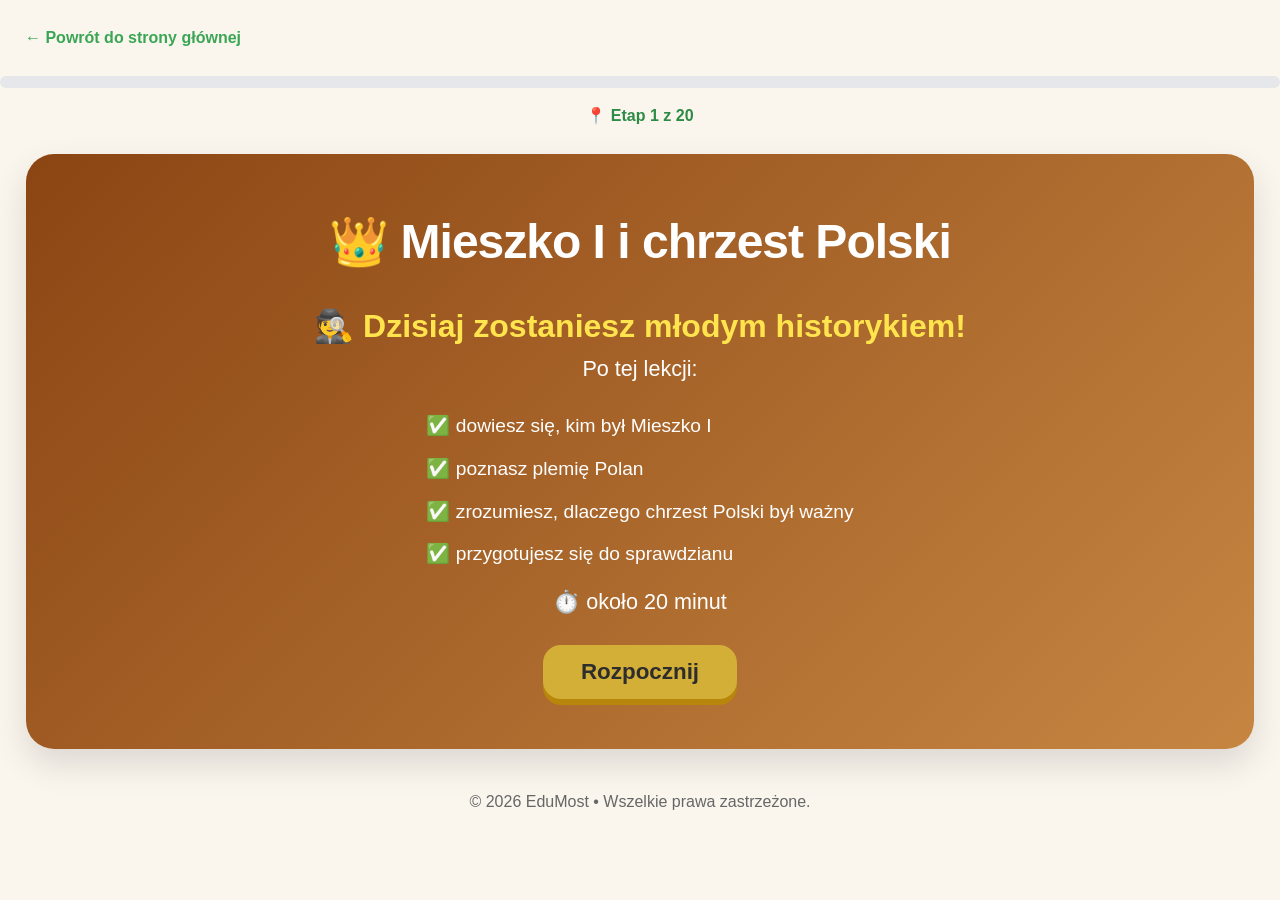
==== indexMieszko.html @ 3ff01453 "end" ====
<!-- indexKrajobraz.html -->
<!DOCTYPE html>
<html lang="en">

<head>
    <meta charset="UTF-8">
    <meta name="viewport" content="width=device-width, initial-scale=1.0">
    <title>Document</title>
    <link rel="stylesheet" href="./styleMieszko.css">
    <link rel="stylesheet" href="./zum.css">
    <link rel="stylesheet" href="./styleRu.css">
    <link href="https://fonts.googleapis.com/css2?family=Cinzel:wght@600;700&display=swap" rel="stylesheet">
</head>

<body>
    <a href="index.html" class="back-btn">
        ← Powrót do strony głównej
    </a>

    <!-- PROGRESS BAR -->
    <div class="progress-container">
        <div class="progress-wrapper">
            <div class="progress-bar" id="progressBar"></div>
        </div>
        <div class="progress-label" id="progressText"> 📍 Etap 1 z 16 </div>
    </div>

    <!-- 1 -->
    <section class="slide active" id="slide1">
        <div class="progress">
            <span id="progressText"></span>
        </div>
        <div class="hero-card">

            <h1>👑 Mieszko I i chrzest Polski</h1>
            <h3>🕵️ Dzisiaj zostaniesz młodym historykiem!</h3>

            <p>Po tej lekcji:</p>

            <ul>
                <li>✅ dowiesz się, kim był Mieszko I</li>
                <li>✅ poznasz plemię Polan</li>
                <li>✅ zrozumiesz, dlaczego chrzest Polski był ważny</li>
                <li>✅ przygotujesz się do sprawdzianu</li>
            </ul>

            <p>⏱️ około 20 minut</p>

            <button class="btn" onclick="nextSlide()">
                Rozpocznij
            </button>

        </div>

        <footer>
            © 2026 EduMost • Wszelkie prawa zastrzeżone.
        </footer>
    </section>
    <!-- 2 Legenda czy historia? -->
    <section class="slide" id="slide2">
        <div class="card lesson-block">

            <h2>📖 Legenda czy historia?</h2>
            <div class="flex" style="gap: 40px;text-align: left;">
                <div>
                    <p>🕵️ Wyobraź sobie, że ktoś opowiada ci historię o smoku mieszkającym pod Wawelem.</p>
                    <p>Czy możemy sprawdzić, czy smok naprawdę istniał?</p>
                    <p>❌ Nie.</p>
                    <p>To jest <b>legenda</b>.</p>
                </div>
                <div>
                    <p>🕵️ A teraz wyobraź sobie, że historycy znaleźli stare kroniki, dokumenty i monety z imieniem
                        Mieszka I.</p>
                    <p>Czy możemy sprawdzić, że Mieszko I naprawdę żył?</p>
                    <p>✅ Tak.</p>
                    <p>To jest <b>historia</b>.</p>
                </div>
            </div>
            <div class="flex" style="gap: 3%;">
                <div class="quiz-image">
                    <img src="https://raw.github.com/ksushatarasenko/polishSzkola_4klasa_assets/main/historia/mieszko_I/smok.png"
                        class="zum">
                </div>
                <div class="quiz-image">
                    <img src="https://raw.github.com/ksushatarasenko/polishSzkola_4klasa_assets/main/historia/mieszko_I/mieszkoI.png"
                        class="zum">
                </div>
            </div>

            <p><b>Czy wiesz, że nie wszystkie opowieści o początkach Polski są prawdziwe?</b></p>
            <p>👑 Lech, Piast i Popiel to bohaterowie legend.</p>
            <p>📜 Mieszko I to pierwszy władca Polski, o którym pisali kronikarze (<em>летописцы</em>).</p>



            <!-- ru -->
            <button class="ru-btn modal-trigger" data-modal="ru_3">Ua 🇺🇦</button>

            <div class="modal" data-modal="ru_3">
                <div class="modal-content">
                    <span class="close">&times;</span>
                    <h4>📖 Легенда чи історія?</h3>

                        <div class="flex">

                            <div>
                                <p>🕵️ Уяви, що хтось розповідає тобі історію про дракона, який жив під Вавельським
                                    замком.
                                </p>

                                <p>Чи можемо ми перевірити, що дракон справді існував?</p>

                                <p>❌ Ні.</p>

                                <p><b>Це легенда.</b></p>
                            </div>

                            <div>
                                <p>🕵️ А тепер уяви, що історики знайшли старовинні хроніки, документи та монети з ім'ям
                                    Мешка І.</p>

                                <p>Чи можемо ми перевірити, що Мешко І справді жив?</p>

                                <p>✅ Так.</p>

                                <p><b>Це історія.</b></p>
                            </div>

                        </div>

                        <h3>Чи знаєш ти, що не всі розповіді про початки Польщі є правдивими?
                    </h4>

                    <p>👑 Лех, Пяст і Попель — герої легенд.</p>

                    <p>📜 Мешко І — перший правитель Польщі, про якого писали літописці.</p>

                    <div class="remember-note" style="max-width: 100%;">

                        <h3>💡 Запам'ятай!</h3>

                        <div class="flex">

                            <div>
                                <h4>📖 Легенда</h4>

                                <ul>
                                    <li>розповідь, яку передають з покоління в покоління</li>
                                    <li>ми не знаємо, чи все відбулося насправді</li>
                                    <li>у ній можуть бути вигадані події</li>
                                </ul>

                                <p>🦅 Лех і білий орел → легенда</p>
                            </div>

                            <div>
                                <h4>📜 Історія</h4>

                                <ul>
                                    <li>події, які справді відбулися</li>
                                    <li>історики знайшли докази</li>
                                    <li>хроніки, документи, будівлі, монети допомагають вивчати минуле</li>
                                </ul>

                                <p>👑 Мешко І → історія</p>
                            </div>

                        </div>
                        <hr>

                        <p><b>📖 Легенда</b> — цікава розповідь про важливі події.</p>

                        <p><b>📜 Історія</b> — події, підтверджені доказами та історичними джерелами.</p>

                    </div>
                </div>
            </div>
            <!-- end ru -->
            <div class="remember-note" style="max-width: 80%;">
                <h3>💡 Zapamiętaj!</h3>
                <div class="flex">
                    <div>
                        <p><b>📖 Legenda</b></p>
                        <ul>
                            <li>ktoś opowiada historię</li>
                            <li>nie wiemy, czy wszystko było naprawdę</li>
                            <li>mogą pojawić się rzeczy wymyślone</li>
                        </ul>
                        <p>🦅 Lech i biały orzeł → legenda</p>
                    </div>
                    <div>
                        <p><b>📜 Historia</b></p>
                        <ul>
                            <li>wiemy, że wydarzenie naprawdę się wydarzyło</li>
                            <li>są dowody: kroniki, dokumenty, budowle, monety</li>
                        </ul>
                        <p>👑 Mieszko I → historia</p>
                    </div>
                </div><br><br>

                <p>
                    <b>📖 Legenda</b> = ciekawa opowieść, opowiadają o ważnych wydarzeniach.<br>
                    <b>📜 Historia</b> = wydarzenia potwierdzone źródłami
                </p>
            </div>
            <!-- navigation -->
            <div class="navigation">
                <button class="btn-back" onclick="prevSlide()">
                    ← Wstecz
                </button>

                <button class="btn-next" onclick="nextSlide()">
                    Dalej →
                </button>
            </div>
            <!-- end navigation -->
        </div>
        <footer>
            © 2026 EduMost • Wszelkie prawa zastrzeżone.
        </footer>
    </section>
    <!-- 3 🌾 Kim byli Polanie? -->
    <section class="slide" id="slide3">
        <div class="card lesson-block">

            <h2>🌾 Kim byli Polanie?</h2>
            <p>🕵️ Wyobraź sobie, że przeniosłeś się ponad 1000 lat wstecz.</p>
            <p>Nie ma jeszcze Polski, którą znamy dzisiaj.</p>
            <p>Nie ma aut, komputerów ani szkół.</p>
            <p>Na tych ziemiach mieszkają różne <b>plemiona słowiańskie</b>.</p>
            <p>Na tych ziemiach mieszkały różne <b>plemiona słowiańskie</b>.</p>
            <p>Jednym z najsilniejszych plemion byli <b>Polanie</b>.</p>
            <p>🏰 Ich najważniejszym grodem było Gniezno. 🇵🇱 Od nazwy plemienia Polanie pochodzi nazwa Polska.</p>

            <div class="flex">
                <div class="quiz-image" style="max-width: 40%;margin: 0 auto;">
                    <img src="https://raw.github.com/ksushatarasenko/polishSzkola_4klasa_assets/main/historia/mieszko_I/mapa_1.png"
                        class="zum">
                </div>
                <div class="quiz-image" style="max-width: 40%;margin: 0 auto;">
                    <img src="https://raw.github.com/ksushatarasenko/polishSzkola_4klasa_assets/main/historia/mieszko_I/grod_slawian.png"
                        class="zum">
                </div>
            </div>

            <div class="cards">
                <div class="card">
                    <h4>🌾 Plemię</h4>
                    <p>Grupa ludzi, którzy mieszkali razem i pomagali sobie nawzajem.</p>
                </div>
                <div class="card">
                    <h4>👨‍👩‍👧‍👦 Słowianie</h4>
                    <p>Ludzie, którzy mieszkali na tych ziemiach ponad 1000 lat temu.</p>
                    <p>Polanie byli jednym z plemion słowiańskich.</p>
                </div>
                <div class="card">
                    <h4>🏰 Gród</h4>
                    <p>🛡️ bezpieczna osada otoczona wałem.</p>
                    <p>Chroniła mieszkańców przed wrogami.</p>
                </div>
            </div>

            <div class="remember-note">
                <!-- <div class="pin">📌</div> -->

                <h3>🧠 Super pamięć!</h3>

                <p><b>🌾 Polanie</b> → Polska</p>
                <p><b>🏰 Gniezno</b> → najważniejszy gród Polan</p>
                <p><b>👑 Mieszko I</b> był władcą Polan</p>
                <!-- <ul>
                    <li>ukształtowanie terenu, </li>
                    <li>skały, </li>
                    <li>wody,</li>
                    <li>rośliny, </li>
                    <li>zwierzęta,</li>
                    <li>budynki i drogi.</li>
                </ul> -->
            </div>

            <!-- UA -->

            <button class="ru-btn modal-trigger" data-modal="ua_2">Ua 🇺🇦</button>

            <div class="modal" data-modal="ua_2">
                <div class="modal-content">

                    <span class="close">&times;</span>

                    <h3>🌾 Хто такі поляни?</h3>
                    <p>🕵️ Уяви, що ти потрапив у минуле — більш ніж на 1000 років назад!</p>
                    <p>Польща ще не виглядає так, як сьогодні.</p>
                    <p>Немає автомобілів, комп'ютерів і навіть шкіл.</p>
                    <p>На цих землях жили різні <b>слов'янські племена</b>.</p>
                    <p>Одним із найсильніших племен були <b>поляни</b>.</p>
                    <p>🏰 Їхнім найважливішим городом було <b>Гнєзно</b>. 🇵🇱 Саме від назви племені <b>поляни</b>
                        походить назва <b>Польща</b>.</p>

                    <div class="cards">
                        <div class="card">
                            <h4>🌾 Плем'я</h4>
                            <p>Група людей, які жили разом і допомагали одне одному.</p>
                        </div>
                        <div class="card">
                            <h4>👨‍👩‍👧‍👦 Слов'яни</h4>
                            <p>Люди, які жили на цих землях понад 1000 років тому.</p>
                            <p>Поляни були одним зі слов'янських племен.</p>
                        </div>
                        <div class="card">
                            <h4>🏰 Город</h4>
                            <p>Велике поселення, оточене валом і дерев'яним частоколом.</p>
                            <p>Воно захищало мешканців від ворогів.</p>
                        </div>
                    </div>

                    <div class="remember-note">
                        <!-- <div class="pin">📌</div> -->

                        <h3>🧠 Super pamięć!</h3>

                        <p><b>🌾 Поляни</b> → Польша</p>
                        <p><b>🏰 Гнезно</b> → самый важный город поляков</p>
                        <p><b>👑 Мешко I</b> → правитель поляков</p>
                    </div>
                </div>
            </div>

            <!-- END UA -->

            <!-- navigation -->
            <div class="navigation">
                <button class="btn-back" onclick="prevSlide()">
                    ← Wstecz
                </button>

                <button class="btn-next" onclick="nextSlide()">
                    Dalej →
                </button>
            </div>
            <!-- end navigation -->

        </div>
        <footer>
            © 2026 EduMost • Wszelkie prawa zastrzeżone.
        </footer>
    </section>
    <!-- 4 Zadanie - 1 -->
    <section class="slide" id="slide4">
        <h2>🎯 Zadanie 1</h2>
        <div class="card lesson-block">
            <div class="quiz-image">
                <img
                    src="https://raw.github.com/ksushatarasenko/polishSzkola_4klasa_assets/main/historia/mieszko_I/podumaj.png">
            </div>

            <h4>Co to jest gród?</h4>
            <div class="answers">
                <button onclick="checkAnswer(this)"> Mała wioska </button>
                <button onclick="checkAnswer(this)" data-correct="true"> Osada otoczona wałem obronnym </button>
                <button onclick="checkAnswer(this)"> Zamek króla </button>
            </div>
            <div class="taskResult"></div>
            <!-- navigation -->
            <div class="navigation">
                <button class="btn-back" onclick="prevSlide()">
                    ← Wstecz
                </button>

                <button class="btn-next" onclick="nextSlide()">
                    Dalej →
                </button>
            </div>
            <!-- end navigation -->
        </div>
        <footer>
            © 2026 EduMost • Wszelkie prawa zastrzeżone.
        </footer>
    </section>
    <!-- 5 Zadanie - 2 -->
    <section class="slide" id="slide5">
        <h2>🎯 Zadanie 2</h2>
        <div class="card lesson-block">
            <div class="quiz-image">
                <img
                    src="https://raw.github.com/ksushatarasenko/polishSzkola_4klasa_assets/main/historia/mieszko_I/podumaj.png">
            </div>

            <h4>Kim byli Polanie?</h4>
            <div class="answers">
                <button onclick="checkAnswer(this)"> Mieszkańcami Gniezna </button>
                <button onclick="checkAnswer(this)" data-correct="true"> Plemieniem słowiańskim </button>
                <button onclick="checkAnswer(this)"> Rycerzami </button>
            </div>
            <div class="taskResult"></div>
            <!-- navigation -->
            <div class="navigation">
                <button class="btn-back" onclick="prevSlide()">
                    ← Wstecz
                </button>

                <button class="btn-next" onclick="nextSlide()">
                    Dalej →
                </button>
            </div>
            <!-- end navigation -->
        </div>
        <footer>
            © 2026 EduMost • Wszelkie prawa zastrzeżone.
        </footer>
    </section>
    <!-- 6 Zadanie - 3 -->
    <section class="slide" id="slide6">
        <h2>🎯 Zadanie 3. Dokończ zdanie</h2>
        <div class="card lesson-block">
            <div class="quiz-image">
                <img
                    src="https://raw.github.com/ksushatarasenko/polishSzkola_4klasa_assets/main/historia/mieszko_I/podumaj.png">
            </div>

            <h4>Od nazwy Polanie pochodzi nazwa...</h4>
            <div class="answers">
                <button onclick="checkAnswer(this)" data-correct="true"> Polska </button>
                <button onclick="checkAnswer(this)"> Warszawa </button>
                <button onclick="checkAnswer(this)"> Gniezno </button>
            </div>
            <div class="taskResult"></div>
            <!-- navigation -->
            <div class="navigation">
                <button class="btn-back" onclick="prevSlide()">
                    ← Wstecz
                </button>

                <button class="btn-next" onclick="nextSlide()">
                    Dalej →
                </button>
            </div>
            <!-- end navigation -->
        </div>
        <footer>
            © 2026 EduMost • Wszelkie prawa zastrzeżone.
        </footer>
    </section>
    <!-- 7 Zadanie - 4 -->
    <section class="slide" id="slide7">
        <h2>🎯 Zadanie 4. </h2>
        <div class="card lesson-block">
            <div class="quiz-image">
                <img
                    src="https://raw.github.com/ksushatarasenko/polishSzkola_4klasa_assets/main/historia/mieszko_I/podumaj.png">
            </div>

            <h4>Gdzie mieszkali Polanie?</h4>
            <div class="answers">
                <button onclick="checkAnswer(this)"> Kraków </button>
                <button onclick="checkAnswer(this)"> Poznań </button>
                <button onclick="checkAnswer(this)" data-correct="true"> Gniezno </button>
            </div>
            <div class="taskResult"></div>
            <!-- navigation -->
            <div class="navigation">
                <button class="btn-back" onclick="prevSlide()">
                    ← Wstecz
                </button>

                <button class="btn-next" onclick="nextSlide()">
                    Dalej →
                </button>
            </div>
            <!-- end navigation -->
        </div>
        <footer>
            © 2026 EduMost • Wszelkie prawa zastrzeżone.
        </footer>
    </section>
    <!-- 8 Poznaj Mieszka I -->
    <section class="slide" id="slide8">
        <div class="card lesson-block">

            <h2>👑 Poznaj Mieszka I</h2>
            <p>🕵️ Poznajmy człowieka, który stworzył pierwsze państwo polskie!</p>
            <p>Mieszko I był władcą Polan.</p>
            <p>🏰 Rządził z grodu w Gnieźnie.</p>
            <p>🤝 Łączył różne plemiona słowiańskie.</p>
            <p>⚔️ Dbał o bezpieczeństwo swojego państwa.</p>
            <p>Dzięki jego działaniom powstało pierwsze państwo polskie.</p>

            <div class="flex">
                <div>
                    <h5>📜 Ciekawostka</h5>
                    <p>Nie wiemy dokładnie, jak wyglądał Mieszko I.</p>
                    <p>Żaden jego prawdziwy portret nie zachował się do naszych czasów.</p>
                    <p>Obrazy Mieszka I, które widzimy dzisiaj, powstały wiele lat później.</p>
                </div>
                <div class="quiz-image" style="margin-top: -15%; margin-left: 25%;">
                    <img src="https://upload.wikimedia.org/wikipedia/commons/thumb/7/75/Mieszko_I_%28274939%29_%28cropped%29.jpg/500px-Mieszko_I_%28274939%29_%28cropped%29.jpg"
                        style="width: 60%;" class="zum">
                </div>
            </div>
            <h3>👑 Ród Piastów</h3>
            <p>Mieszko I należał do rodu Piastów.</p>
            <p>📜 Piastowie byli pierwszą dynastią Polski.</p>
            <p>Przez wiele lat rządzili państwem polskim.</p>

            <div class="remember-note">
                <h3>💡 Zapamiętaj!</h3>
                <p>👑 Mieszko I → władca Polan</p>
                <p>🏰 Gniezno → jego główny gród</p>
                <p>🇵🇱 Mieszko I → twórca pierwszego państwa polskiego</p>
            </div>

            <!-- ru -->
            <button class="ru-btn modal-trigger" data-modal="ru_5">Ua 🇺🇦</button>

            <div class="modal" data-modal="ru_5">
                <div class="modal-content">
                    <span class="close">&times;</span>
                    <h4>👑 Познайомся з Мешком І</h4>
                    <p>🕵️ Познаймося з людиною, яка створила першу польську державу!</p>
                    <p>Мешко І був князем полян.</p>
                    <p>🏰 Він правив із города Гнєзно.</p>
                    <p>🤝 Об'єднував різні слов'янські племена.</p>
                    <p>⚔️ Дбав про безпеку своєї держави.</p>
                    <p>Завдяки його діям виникла перша польська держава.</p>
                    <hr>
                    <h5>📜 Цікавий факт</h5>
                    <p>Ми не знаємо точно, як виглядав Мешко І.</p>
                    <p>До наших часів не збереглося його справжнього портрета.</p>
                    <p>Картини Мешка І, які ми бачимо сьогодні, були створені значно пізніше.</p>
                    <hr>
                    <h4>👑 Рід П'ястів</h4>
                    <p>Мешко І належав до роду П'ястів.</p>
                    <p>📜 П'ясти були першою династією Польщі.</p>
                    <p>Багато років вони правили польською державою.</p>
                    <div>
                        <h6>💡 Запам'ятай!</h6>
                        <p>👑 Мешко І → князь полян</p>
                        <p>🏰 Гнєзно → його головний город</p>
                        <p>🇵🇱 Мешко І → творець першої польської держави</p>
                    </div>
                </div>
            </div>

            <!-- navigation -->
            <div class="navigation">
                <button class="btn-back" onclick="prevSlide()">
                    ← Wstecz
                </button>

                <button class="btn-next" onclick="nextSlide()">
                    Dalej →
                </button>
            </div>
            <!-- end navigation -->
            <footer>
            © 2026 EduMost • Wszelkie prawa zastrzeżone.
        </footer>
    </section>
    <!-- 9 Dobrawa i ważne małżeństwo -->
    <section class="slide" id="slide9">
        <div class="lesson-block">

            <h2>👸 Dobrawa i ważne małżeństwo</h2>
            <p>🕵️ Mieszko I ożenił się z Dobrawą.</p>
            <p>👸 Dobrawa była czeską księżniczką.</p>
            <p>🇨🇿 Pochodziła z Czech.</p>
            <p>✝️ Była chrześcijanką.</p>
            <p>Dobrawa zachęcała Mieszka I do poznania chrześcijaństwa.</p>
            <p>🤝 Dzięki temu Polska zbliżyła się do innych krajów Europy.</p>
            <div class="flex">
                <div>
                    <h5>💡 Ciekawostka</h5>
                    <p>Dawniej małżeństwa książąt i księżniczek często pomagały budować przyjaźń między państwami.</p>
                    <p>Małżeństwo Mieszka I i Dobrawy było bardzo ważne dla Polski.</p>
                </div>
                <div class="quiz-image" style="margin-top: -15%; margin-left: 25%;">
                    <img src="https://upload.wikimedia.org/wikipedia/commons/thumb/6/6b/Dobrawa_%28274945%29.jpg/500px-Dobrawa_%28274945%29.jpg"
                        style="width: 60%;" class="zum">
                </div>
            </div>
            <hr>
            <h4>✝️ Przed chrztem</h4>
            <p>Zanim Mieszko I przyjął chrzest, był poganinem.</p>
            <p>Poganie wierzyli w wielu bogów i nie byli chrześcijanami.</p>
            <h5>💡 Nowe słowo</h5>
            <p><b class="red">⛪ Poganin</b> – osoba, która nie jest chrześcijaninem.</p>

            <div class="remember-note">
                <h3>💡 Zapamiętaj!</h3>
                <p>👸 Dobrawa była żoną Mieszka I.</p>
                <p>🇨🇿 Pochodziła z Czech.</p>
                <p>✝️ Była chrześcijanką.</p>
            </div>
            <!-- ru -->
            <button class="ru-btn modal-trigger" data-modal="ru_6">Ua 🇺🇦</button>

            <div class="modal" data-modal="ru_6">
                <div class="modal-content">
                    <span class="close">&times;</span>
                    <h4>👸 Добрава та важливий шлюб</h4>
                    <p>🕵️ Мешко І одружився з Добравою.</p>
                    <p>👸 Добрава була чеською князівною.</p>
                    <p>🇨🇿 Вона походила з Чехії.</p>
                    <p>✝️ Була християнкою.</p>
                    <p>Добрава заохочувала Мешка І познайомитися з християнством. 🤝 Завдяки цьому Польща стала ближчою
                        до інших країн Європи.</p>
                    <hr>
                    <h5>💡 Цікавий факт</h5>
                    <p>У давнину шлюби князів і князівен часто допомагали будувати дружні відносини між державами. Шлюб
                        Мешка І та Добрави був дуже важливим для Польщі.</p>
                    <hr>
                    <h4>✝️ До хрещення</h4>
                    <p>До прийняття хрещення Мешко І був язичником.</p>
                    <p>Язичники вірили в багатьох богів і не були християнами.</p>
                    <h5>💡 Нове слово</h5>
                    <p><b class="red">⛪ Язичник (poganin)</b> – людина, яка не є християнином.</p>
                    <h6>💡 Запам'ятай!</h6>
                    <p><b>👸 Добрава була дружиною Мешка І.</b></p>
                    <p><b>🇨🇿 Походила з Чехії.</b></p>
                    <p><b>✝️ Була християнкою.</b></p>
                </div>
            </div>
        </div>


        <!-- navigation -->
        <div class="navigation">
            <button class="btn-back" onclick="prevSlide()">
                ← Wstecz
            </button>

            <button class="btn-next" onclick="nextSlide()">
                Dalej →
            </button>
        </div>
        <!-- end navigation -->
        </div>
        <footer>
            © 2026 EduMost • Wszelkie prawa zastrzeżone.
        </footer>

    </section>
    <!-- 10 Słowniczek -->
    <section class="slide" id="slide10">
        <h2>📚 Słowniczek młodego historyka</h2>

        <div class="vocab-grid">

            <div class="word-card">
                <h3>🏰 Gród</h3>
                <p>Город, оточений валом і частоколом.</p>
            </div>
            <div class="word-card">
                <h3>👑 Władca</h3>
                <p>Людина, яка керує державою або племенем.</p>
            </div>
            <div class="word-card">
                <h3>🌾 Plemię</h3>
                <p>Група людей, які живуть разом.</p>
            </div>

            <div class="word-card">
                <h3>📜 Kronika</h3>
                <p>Книга, у якій записували важливі події.</p>
            </div>
            <div class="word-card">
                <h3>👸 Księżniczka</h3>
                <p>Донька князя або правителя.</p>
            </div>
            <div class="word-card">
                <h3>✝️ Chrzest</h3>
                <p>Християнський обряд прийняття до Церкви.</p>
            </div>
            <div class="word-card">
                <h3>👑 Dynastia</h3>
                <p>Рід правителів, які передають владу своїм нащадкам.</p>
            </div>
            <div class="word-card">
                <h3>⛪ Poganin</h3>
                <p>Людина, яка вірила в давніх богів і не була християнином.</p>
            </div>
        </div>

        <!-- navigation -->
        <div class="navigation">
            <button class="btn-back" onclick="prevSlide()">
                ← Wstecz
            </button>

            <button class="btn-next" onclick="nextSlide()">
                Dalej →
            </button>
        </div>
        <!-- end navigation -->
        <footer>
            © 2026 EduMost • Wszelkie prawa zastrzeżone.
        </footer>
    </section>
    <!-- 11 Chrzest Polski – 966 rok -->
    <section class="slide" id="slide11">
        <div class="lesson-block">
            <h2>✝️ Chrzest Polski – 966 rok</h2>
            <p class="centr">📅 W roku 966 Mieszko I przyjął chrzest.</p>
            <p class="centr">To wydarzenie nazywamy Chrztem Polski.</p>
            <p class="centr">⛪ Polska stała się częścią chrześcijańskiej Europy.</p>
            <p class="centr">🤝 Łatwiej było współpracować z innymi krajami.</p>
            <p class="centr">🛡️ Państwo polskie stało się silniejsze i bezpieczniejsze.</p>

            <div class="quiz-image">
                <img src="https://raw.github.com/ksushatarasenko/polishSzkola_4klasa_assets/main/historia/mieszko_I/slide_11.png"
                    class="zum">
            </div>

            <div class="remember-note">
                <h3>💡 Zapamiętaj!</h3>
                <p>📅 966 → Chrzest Polski</p>
                <p>👑 Mieszko I przyjął chrzest</p>
                <p>⛪ Polska dołączyła do chrześcijańskiej Europy</p>
            </div>
            <!-- ru -->
            <button class="ru-btn modal-trigger" data-modal="ru_11">Ua 🇺🇦</button>

            <div class="modal" data-modal="ru_11">
                <div class="modal-content">
                    <span class="close">&times;</span>
                    <h4>✝️ Хрещення Польщі – 966 рік</h4>
                    <p>📅 У 966 році Мешко І прийняв хрещення.</p>
                    <p>Цю подію називають <b>Хрещенням Польщі</b>.</p>
                    <p>⛪ Польща стала частиною християнської Європи.</p>
                    <p>🤝 Їй стало легше співпрацювати з іншими країнами.</p>
                    <p>🛡️ Польська держава стала сильнішою та безпечнішою.</p>

                    <h6>💡 Запам'ятай!</h6>
                    <p><b>📅 966 → Хрещення Польщі</b></p>
                    <p><b>👑 Мешко І прийняв хрещення</b></p>
                    <p><b>⛪ Польща стала частиною християнської Європи</b></p>
                </div>
            </div>
        </div>


        <!-- navigation -->
        <div class="navigation">
            <button class="btn-back" onclick="prevSlide()">
                ← Wstecz
            </button>

            <button class="btn-next" onclick="nextSlide()">
                Dalej →
            </button>
        </div>
        <!-- end navigation -->
        </div>

        <footer>
            © 2026 EduMost • Wszelkie prawa zastrzeżone.
        </footer>
    </section>
    <!-- 12 Chrzest Polski – 966 rok -->
    <section class="slide" id="slide12">
        <div class="lesson-block">
            <h2>⛪ Co zmieniło się po chrzcie?</h2>
            <div class="history-facts">
                <div class="fact">🏛️ Budowano kościoły i klasztory.</div>
                <div class="fact">📚 Przy kościołach powstawały szkoły.</div>
                <div class="fact">✍️ Ludzie uczyli się czytać i pisać.</div>
                <div class="fact">🎨 Rozwijała się sztuka i kultura.</div>
            </div>

            <div class="quiz-image">
                <img src="https://raw.github.com/ksushatarasenko/polishSzkola_4klasa_assets/main/historia/mieszko_I/slode_12.png"
                    class="zum">
            </div>
            <div class="remember-note">
                <h3>💡 Zapamiętaj!</h3>
                <p>✝️ Chrzest Polski zmienił życie ludzi.</p>
                <p>⛪ Powstawały kościoły.</p>
                <p>📚 Rozwijała się nauka.</p>
                <p>🇵🇱 Polska rozwijała się i rosła w siłę.</p>
            </div>
            <!-- ru -->
            <button class="ru-btn modal-trigger" data-modal="ru_12">Ua 🇺🇦</button>

            <div class="modal" data-modal="ru_12">
                <div class="modal-content">
                    <span class="close">&times;</span>
                    <h4>⛪ Що змінилося після хрещення?</h4>
                    <p>Після хрещення Польщі християнство поступово поширювалося по всій країні.</p>
                    <p>🏛️ Будувалися церкви та монастирі.</p>
                    <p>📚 При церквах з'являлися школи.</p>
                    <p>✍️ Люди навчалися читати й писати.</p>
                    <p>🎨 Розвивалися мистецтво, архітектура та культура.</p>
                    <p>🇵🇱 Польща ставала сильнішою державою.</p>

                    <h6>💡 Запам'ятай!</h6>
                    <p><b>✝️ Хрещення Польщі змінило життя людей.</b></p>
                    <p><b>⛪ Будувалися церкви.</b></p>
                    <p><b>📚 Розвивалася освіта.</b></p>
                    <p><b>🇵🇱 Польща ставала сильнішою та розвиненішою.</b></p>
                </div>
            </div>
        </div>


        <!-- navigation -->
        <div class="navigation">
            <button class="btn-back" onclick="prevSlide()">
                ← Wstecz
            </button>

            <button class="btn-next" onclick="nextSlide()">
                Dalej →
            </button>
        </div>
        <!-- end navigation -->
        </div>
        <footer>
            © 2026 EduMost • Wszelkie prawa zastrzeżone.
        </footer>

    </section>
    <!-- 13 Powtorka -->
    <section class="slide" id="slide13">

        <div>

            <h2>MINI ŚCIĄGA - SZYBKA POWTÓRKA</h2>

            <div class="zume">
                <img src="https://raw.github.com/ksushatarasenko/polishSzkola_4klasa_assets/main/historia/mieszko_I/podsumowanie.png"
                    class="zum">
            </div>

            <!-- navigation -->
            <div class="navigation">
                <button class="btn-back" onclick="prevSlide()">
                    ← Wstecz
                </button>

                <button class="btn-next" onclick="nextSlide()">
                    Dalej →
                </button>
            </div>
            <!-- end navigation -->

        </div>
        <footer>
            © 2026 EduMost • Wszelkie prawa zastrzeżone.
        </footer>
    </section>
    <!-- 14 Zadanie - 5 -->
    <section class="slide" id="slide14">
        <h2>🎯 Zadanie 5</h2>
        <div class="card lesson-block">
            <div class="quiz-image">
                <img
                    src="https://raw.github.com/ksushatarasenko/polishSzkola_4klasa_assets/main/historia/mieszko_I/podumaj.png">
            </div>

            <h4>Kim był Mieszko I?</h4>

            <div class="answers">
                <button onclick="checkAnswer(this)"> Królem Polski </button>
                <button onclick="checkAnswer(this)" data-correct="true"> Pierwszym historycznym władcą Polski </button>
                <button onclick="checkAnswer(this)"> Rycerzem </button>
            </div>
            <div class="taskResult">

            </div>
            <!-- navigation -->
            <div class="navigation">
                <button class="btn-back" onclick="prevSlide()">
                    ← Wstecz
                </button>

                <button class="btn-next" onclick="nextSlide()">
                    Dalej →
                </button>
            </div>
            <!-- end navigation -->
        </div>
        <footer>
            © 2026 EduMost • Wszelkie prawa zastrzeżone.
        </footer>
    </section>
    <!-- 15 Zadanie - 6 -->
    <section class="slide" id="slide15">
        <h2>🎯 Zadanie 6</h2>
        <div class="card lesson-block">
            <div class="quiz-image">
                <img
                    src="https://raw.github.com/ksushatarasenko/polishSzkola_4klasa_assets/main/historia/mieszko_I/podumaj.png">
            </div>

            <h4>Jak nazywała się żona Mieszka I?</h4>

            <div class="answers">
                <button onclick="checkAnswer(this)"> Wanda </button>
                <button onclick="checkAnswer(this)" data-correct="true"> Dobrawa </button>
                <button onclick="checkAnswer(this)"> Jadwiga </button>
            </div>
            <div class="taskResult">

            </div>
            <!-- navigation -->
            <div class="navigation">
                <button class="btn-back" onclick="prevSlide()">
                    ← Wstecz
                </button>

                <button class="btn-next" onclick="nextSlide()">
                    Dalej →
                </button>
            </div>
            <!-- end navigation -->
        </div>
        <footer>
            © 2026 EduMost • Wszelkie prawa zastrzeżone.
        </footer>
    </section>
    <!-- 16 Zadanie - 7 -->
    <section class="slide" id="slide16">
        <h2>🎯 Zadanie 7</h2>
        <div class="card lesson-block">
            <div class="quiz-image">
                <img
                    src="https://raw.github.com/ksushatarasenko/polishSzkola_4klasa_assets/main/historia/mieszko_I/podumaj.png">
            </div>

            <h4>Kiedy odbył się Chrzest Polski?</h4>

            <div class="answers">
                <button onclick="checkAnswer(this)"> 1000 </button>
                <button onclick="checkAnswer(this)" data-correct="true"> 966 </button>
                <button onclick="checkAnswer(this)"> 1410 </button>
            </div>
            <div class="taskResult">

            </div>
            <!-- navigation -->
            <div class="navigation">
                <button class="btn-back" onclick="prevSlide()">
                    ← Wstecz
                </button>

                <button class="btn-next" onclick="nextSlide()">
                    Dalej →
                </button>
            </div>
            <!-- end navigation -->
        </div>
        <footer>
            © 2026 EduMost • Wszelkie prawa zastrzeżone.
        </footer>
    </section>
    <!-- 17 Zadanie - 8 -->
    <section class="slide" id="slide17">
        <h2>🎯 Zadanie 7</h2>
        <div class="card lesson-block">
            <div class="quiz-image">
                <img
                    src="https://raw.github.com/ksushatarasenko/polishSzkola_4klasa_assets/main/historia/mieszko_I/podumaj.png">
            </div>

            <h4>Kim był poganin?</h4>

            <div class="answers">
                <button onclick="checkAnswer(this)"> Chrześcijaninem </button>
                <button onclick="checkAnswer(this)" data-correct="true"> Osobą wierzącą w dawnych bogów </button>
                <button onclick="checkAnswer(this)"> Mnichem </button>
            </div>
            <div class="taskResult">

            </div>
            <!-- navigation -->
            <div class="navigation">
                <button class="btn-back" onclick="prevSlide()">
                    ← Wstecz
                </button>

                <button class="btn-next" onclick="nextSlide()">
                    Dalej →
                </button>
            </div>
            <!-- end navigation -->
        </div>
        <footer>
            © 2026 EduMost • Wszelkie prawa zastrzeżone.
        </footer>
    </section>
    <!-- 18 Zadanie - 9 -->
    <section class="slide" id="slide18">
        <h2>🎯 Zadanie 9</h2>
        <div class="card lesson-block">
            <div class="quiz-image">
                <img
                    src="https://raw.github.com/ksushatarasenko/polishSzkola_4klasa_assets/main/historia/mieszko_I/podumaj.png">
            </div>

            <h4>Dlaczego chrzest był ważny dla Polski?</h4>

            <div class="answers">
                <button onclick="checkAnswer(this)"> Polska stała się wyspą </button>
                <button onclick="checkAnswer(this)"> Zniknęły wszystkie grody </button>
                <button onclick="checkAnswer(this)" data-correct="true"> Polska dołączyła do chrześcijańskiej Europy
                </button>
            </div>
            <div class="taskResult">

            </div>
            <!-- navigation -->
            <div class="navigation">
                <button class="btn-back" onclick="prevSlide()">
                    ← Wstecz
                </button>

                <button class="btn-next" onclick="nextSlide()">
                    Dalej →
                </button>
            </div>
            <!-- end navigation -->
        </div>
        <footer>
            © 2026 EduMost • Wszelkie prawa zastrzeżone.
        </footer>
    </section>
    <!-- 19 Zadanie - 10 -->
    <section class="slide" id="slide19">
        <h2>🎯 Zadanie 10</h2>
        <div class="card lesson-block">
            <div class="quiz-image">
                <img
                    src="https://raw.github.com/ksushatarasenko/polishSzkola_4klasa_assets/main/historia/mieszko_I/podumaj.png">
            </div>

            <h4>Co to jest dynastia?</h4>

            <div class="answers">
                <button onclick="checkAnswer(this)"> Rodzaj zamku </button>
                <button onclick="checkAnswer(this)" data-correct="true"> Ród władców przekazujących władzę swoim
                    potomkom </button>
                <button onclick="checkAnswer(this)"> Nazwa plemienia </button>
            </div>
            <div class="taskResult">

            </div>
            <!-- navigation -->
            <div class="navigation">
                <button class="btn-back" onclick="prevSlide()">
                    ← Wstecz
                </button>

                <button class="btn-next" onclick="nextSlide()">
                    Dalej →
                </button>
            </div>
            <!-- end navigation -->
        </div>
        <footer>
            © 2026 EduMost • Wszelkie prawa zastrzeżone.
        </footer>
    </section>
    <!-- 20 -->
    <section class="slide" id="slide20">

        <div class="hero-card">

            <h1>🎉 Gratulacje!</h1>

            <p>🎓 Ukończyłeś lekcję!</p>
            <h3>🏅 Otrzymujesz odznakę:</h6>
                <h2>Teraz już wiesz:</h2>
                    <ul>
                        <li>✅ Kim byli Polanie</li>
                        <li>✅ Znasz już Mieszka I</li>
                        <li>✅ Wiesz, kim była Dobrawa</li>
                        <li>✅ Pamiętasz datę 966, dlaczego jest ważny</li>
                        <li>✅ Rozumiesz, czym i dlaczego był Chrzest Polski </li>
                    </ul>
                    <p>⭐ Jesteś gotowy na następną lekcję historii!</p>
                    <hr>
                    <h2 style="color: rgb(232, 232, 2);">📝 Wypełnij krótką ankietę dla rodziców</p>

                    <a href="https://docs.google.com/forms/d/e/1FAIpQLSe2lVAGNc5BY70XMJDQudIh2xpq3cvjleM21-YbFbrSRsw2Sg/viewform?usp=publish-editor"
                        target="_blank" class="survey-btn">
                        ⭐ Ankieta dla rodziców
                    </a>


        </div>
        <footer>
            © 2026 EduMost • Wszelkie prawa zastrzeżone.
        </footer>
    </section>
    <script src="scriptMieszko.js"></script>
    <script src="imageZum.js"></script>
    <script src="scriptRu.js"></script>

</body>

</html>
---- styleMieszko.css ----
/* styleMieszko.css */
*{
margin:0;
padding:0;
box-sizing:border-box;
}

body{
/* font-family:Inter, Arial, sans-serif; */
font-family: "Baloo 2", sans-serif;
/* background:#f7fafc; */
 background:#faf6ee;
color:#222;
line-height:1.6;
}
footer{
padding:40px;
text-align:center;
color:#666;
}
p{
    font-size: 20px;
}

.lesson{
max-width:1000px;
margin:auto;
padding:30px 20px 80px;
}
.card>.pl{
    color: #2d6e04;
    font-size: 20px;
}
h2{
     font-family: "Cinzel", serif;
    color: #8b4513;
    letter-spacing: 1px;
    text-align: center;
}
h3{
    color:#A52A2A;
    font-size: 28px;
    text-align: center;
    margin-top: 20px;
}
h4{
    margin-top: 20px;
    color:#3d6f68;
    font-size: 24px;
    text-align: center;
}
h5{
    margin-top: 20px;
    color: rgb(55, 196, 4);
    font-size: 22px;
    text-align: center;
}
h6{
    margin-top: 20px;
    color: rgb(222, 22, 4);
    font-size: 20px;
    text-align: center;
}
.red{
    color: red;
}
.centr{
    text-align: center;
}
hr{
    max-width:90%;
    margin:4% auto;

    border:none;
    height:1.5px;

    background:#8B4513;
}
/*  */
.history-facts{
    max-width:800px;
    margin:20px auto;
}

.fact{
    background:#f8f1d7;
    border-left:6px solid #c9a227;
    padding:14px 20px;
    margin:12px 0;
    border-radius:12px;
    text-align:left;
    font-size: 1.2rem;
}

/* ===== СЛАЙДЫ ===== */

.slide{
display:none;
animation:fade .4s ease;
margin: 2%;
}

.slide.active{
display:block;
}

@keyframes fade{
from{
opacity:0;
transform:translateY(15px);
}
to{
opacity:1;
transform:translateY(0);
}
}

/* ===== КНОПКА НАЗАД ===== */

.back-btn{
display:inline-block;
margin:25px;
text-decoration:none;
color:#3aa655;
font-weight:700;
}

/* ===== HERO ===== */

.hero-card{
background:linear-gradient(
135deg,
#8B4513,
#C68642
);
color:white;

padding:50px;

border-radius:28px;

box-shadow:
0 15px 35px rgba(0,0,0,.12);

text-align:center;
}

.hero-card h1{
font-size:3rem;
margin-bottom:20px;
color: #FFFFFF;
font-weight: 800;
letter-spacing: -1px;
}
.hero-card h3{
/* color: #eae4c3; */
/* color: #FFF4C2; */
color: #FFE44D;
font-size: 2rem;
font-weight: 700;
}
.hero-card p{
font-size:1.35rem;
color: #FFFFFF;
}

.hero-card ul{
    margin-top:25px;
    list-style:none;
}

.lesson-card ul {
    text-align: left;
    width: fit-content;
    margin: 15px auto;
    font-size: 20px;
    font-weight: 500;
    line-height: 1.8;
    color: #F8FFF8;
}


.hero-card li{
margin-bottom:12px;
font-size:1.2rem;
color: #FFFFFF;
}

.badge{
display:inline-block;
padding:8px 16px;
border-radius:30px;
background:white;
color:#3aa655;
font-weight:700;
}
.lesson-card li {
    text-align: left;
    
}

ul{
    text-align: left;
    width: fit-content;
    margin: 15px auto;
    font-size: 20px;
}

/* ===== ОБЩИЕ КАРТОЧКИ ===== */

.card,
.lesson-block,
.quiz-block{
background:white;
padding:35px;
border-radius:24px;

box-shadow:
0 10px 25px rgba(0,0,0,.08);
}

.lesson-block{
    background:#f6ebcb;
    border:3px solid #d4af37;
    border-radius:20px;
    padding:25px;
    max-width:1200px;
    margin:25px auto;
    box-shadow:0 8px 20px rgba(0,0,0,.08);
}

.lesson-block button{
    margin: 0 ;
}

.lesson-block>.ru-btn{
    margin: 0 auto;
}





.lesson-block h2{
font-size:2rem;
margin-bottom:20px;
}

.lesson-block p{
margin-bottom:15px;
font-size:1.1rem;
margin-left: 5%;
}

/* ===== ИЗОБРАЖЕНИЯ ===== */


.landscape-card img{
    width:100%;
    height:300px;

    object-fit:cover;

    border-radius:20px;
}
.landscape-card{
    flex:1;
}
.quiz-image{
    width:50%;
    max-width:800px;

    height:auto;

    display:block;
    margin:auto;
    border-radius: 25px;
}
.quiz-image img{
    width: 100%;
    border-radius: 25px;
}
.zume{
    width:100%;
    max-width:1200px;
    margin: 0 auto;
    padding:30px;

    background:white;

    border-radius:24px;
    border:4px solid white;
    box-shadow:
        0 10px 30px rgba(0,0,0,.12);
}
.zume img{
    width: 100%;
    
}

/* ===== КНОПКИ ===== */

.btn{
    display:inline-block;
    margin-top:25px;
    padding:15px 28px;
    border:none;
    border-radius:14px;
   
    cursor:pointer;
    transition:.3s;

    background:#D4AF37;
    box-shadow:0 6px 0 #B8860B;
    color: #2D2D2D;

    font-size: 1.4rem;
    font-weight: 700;

    padding: 14px 38px;
    border-radius: 18px;

}

.btn:hover{
    transform:translateY(-2px);
    background:#bbac26;
    color:white;

}

/* ===== КАРТОЧКИ ТИПОВ ЛАНДШАФТА ===== */

.cards{
display:grid;

grid-template-columns:
repeat(auto-fit,minmax(320px,1fr));

gap:25px;

margin-top:30px;
}

.card{
overflow:hidden;
transition:.3s;
}

.card:hover{
transform:translateY(-6px);
}

.card h3{
margin-top:20px;
margin-bottom:10px;
font-size:1.4rem;
}
.card h4{
margin-top:20px;
margin-bottom:10px;
font-size:1.4rem;
color: rgb(220, 2, 2);
}

.card p{
color:#555;
font-size: 20px;
}

/* ===== СЛОВАРЬ ===== */

.vocab-grid{
display:grid;
    grid-template-columns:repeat(4, 1fr);
    gap:25px;
    max-width:1400px;
    margin:0 auto;
    padding: 2%;
}

.word-card{
background:white;

padding:25px;

border-radius:20px;

text-align:center;

box-shadow:
0 6px 18px rgba(0,0,0,.08);

transition:.3s;
}

.word-card:hover{
transform:translateY(-4px);
}

.word-card h3{
color:#3aa655;
margin-bottom:10px;
font-size:1.3rem;
}

.word-card p{
font-size:1.1rem;
font-weight:600;
}
/* REMEMBER */

.remember-note{
    position:relative;

    max-width:650px;
    margin:40px auto;
    font-family: "Cormorant Garamond", serif;

    padding:28px 32px;

    background:#FFF3C4;
border:3px solid #D4AF37;

    border-radius:18px;

    box-shadow:
        0 8px 25px rgba(0,0,0,.12);

    
}

.remember-note h3{
    margin:0 0 15px;

    color:#f57f17;

    font-size:2rem;
    font-weight:800;
}

.remember-note p{
    margin:0;

    color:#333;

    font-size:1.25rem;
    font-weight:600;
    line-height:1.7;
}

/* .pin{
    position:absolute;

    top:-18px;
    left:50%;

    transform:translateX(-50%);

    font-size:2rem;
} */



/* ===== ИНТЕРАКТИВ ===== */

.task-card{
background:white;

padding:35px;

border-radius:24px;

text-align:center;

box-shadow:
0 10px 25px rgba(0,0,0,.08);
}

.task-card h2{
margin-bottom:20px;
}

.answer-buttons{
margin-top:25px;
}

.answer-buttons button{
padding:14px 24px;

margin:8px;

border:none;

border-radius:14px;

background:#3aa655;

color:white;

font-weight:700;

cursor:pointer;

transition:.3s;
}

.answer-buttons button:hover{
background:#2f8f49;
}

#taskResult{
margin-top:20px;
font-size:1.2rem;
font-weight:700;
}

/* ===== ТЕСТ ===== */

.question{
background:#f8fbf8;

padding:20px;

border-radius:18px;

margin-bottom:20px;
}

.question p{
font-weight:700;
margin-bottom:12px;
}

.question label{
display:block;
padding:8px 0;
cursor:pointer;
}

/* ===== ФИНАЛ ===== */

.finish-card{
background:linear-gradient(
135deg,
#3aa655,
#5ec96f
);

color:white;

padding:50px;

border-radius:28px;

text-align:center;

box-shadow:
0 15px 35px rgba(0,0,0,.12);
}

.finish-card h1{
font-size:3rem;
margin-bottom:20px;
}

.finish-card ul{
list-style:none;
margin-top:25px;
}

.finish-card li{
margin-bottom:12px;
font-size:1.1rem;
}


/* NAVIGATION */
.navigation{
    display:flex;
    justify-content:space-between;
    align-items:center;
    gap:20px;
    margin-top:50px;
}

/* ОБЩИЕ СТИЛИ */
.btn-back,
.btn-next{
    border:none;
    cursor:pointer;
    font-weight:800;
    font-size:1.1rem;

    padding:16px 32px;
    border-radius:18px;

    transition:all .2s ease;
    background:#D4AF37;
    box-shadow:0 6px 0 #B8860B;
}

/* НАЗАД */
.btn-back{
   
    color:white;

    box-shadow:0 5px 0 #6a541f;
}

.btn-back:hover{
    transform:translateY(-2px);
    background:#6a541f;
}

.btn-back:active{
    transform:translateY(3px);
    box-shadow:0 2px 0 #6a541f;
}

/* ВПЕРЕД */
.btn-next{
    
    color:white;

    box-shadow:0 5px 0 #6a541f;
}

.btn-next:hover{
    background:#6a541f;
    transform:translateY(-2px);
}

.btn-next:active{
    transform:translateY(3px);
    box-shadow:0 2px 0 #6a541f;
}
/* FLEX */
.flex {
    display: flex;
    width: 100%;
    gap: 3px;
}
.flex > * {
    flex: 1;
    min-width: 0; /* важно */
}
/* .flex img {
    width: 100%;
    height: auto;
    display: block;
} */

/* zadanie */

.good-answer{
color:#28a745;
font-weight:700;
margin-top:25px;
}

.bad-answer{
color:#dc3545;
font-weight:700;
margin-top: 25px;
}

.answers{
    display:flex;
    justify-content:center;
    gap:15px;
    margin-top:20px;
    flex-wrap:wrap;
}

.answers button{
    background:white;
    border:3px solid #4CAF50;
    color:#2c3e50;
    font-size:1.1rem;
    font-weight:600;
    padding:8px 16px;
    border-radius:15px;
    cursor:pointer;
    transition:all .25s ease;
    box-shadow:0 4px 10px rgba(0,0,0,.08);
}

.answers button:hover{
    transform:translateY(-3px);
    background:#4CAF50;
    color:white;
    box-shadow:0 8px 20px rgba(76,175,80,.3);
}

.taskResult{
    text-align:center;
    margin-top:20px;

    font-size:1.2rem;
    font-weight:700;
}

/* mini test */
.question{
margin:25px 0;
text-align:left;
}

.question label{
display:block;
margin:8px 0;
padding:10px 15px;
border-radius:10px;
cursor:pointer;
transition:.2s;
}

.question label:hover

.correct-answer{
background:#d4edda;
border:2px solid #28a745;
}

.wrong-answer{
background:#f8d7da;
border:2px solid #dc3545;
}
/* этапы */
.progress-wrapper{
    width:100%;
    height:12px;
    background:#e5e7eb;
    border-radius:10px;
    overflow:hidden;
    margin-bottom:15px;
}

.progress-bar{
    height:100%;
    width:0%;
    background:#4CAF50;
    transition:.4s;
}

.progress-label{
    text-align:center;
    font-weight:700;
    color:#2d8b46;
    margin-bottom:25px;
}

/* link */
.survey-text{
    font-size:2rem;
    color:#fff;
    margin-top:30px;
}

.survey-btn{
    display:inline-block;
    margin-top:15px;
    padding:10px 25px;

    background:#ffffff;
    color:#2f7d32;

    font-size:1.5rem;
    font-weight:700;

    border-radius:50px;

    text-decoration:none;

    box-shadow:0 6px 15px rgba(0,0,0,.2);

    transition:.3s;
}

.survey-btn:hover{
    transform:translateY(-3px);
    box-shadow:0 10px 20px rgba(0,0,0,.25);
}



/* ===== МОБИЛКА ===== */

@media(max-width:768px){

.hero-card,
.finish-card,
.lesson-block,
.task-card,
.card{
padding:25px;
}

.hero-card h1,
.finish-card h1{
font-size:2rem;
}

.lesson-block h2{
font-size:1.6rem;
}

.cards{
grid-template-columns:1fr;
}

.vocab-grid{
grid-template-columns:1fr;
}

.btn{
width:100%;
}

.answer-buttons button{
width:100%;
margin:6px 0;
}
.navigation{
        flex-direction:column-reverse;
        gap:15px;
        margin-top:30px;
    }

.btn-back,
.btn-next{
        width:100%;
        max-width:320px;
        padding:18px;
        font-size:1rem;
    }

.landscape-card img{
        height:200px;
    }
.flex{
        flex-direction:column;
    }
.quiz-image{
        width:100%;
    }
     .zume{
        padding:5px;
    }
     p{
        font-size:18px;
    }


}
---- zum.css ----
/* затемнённый фон */
.image-overlay {
    position: fixed;
    inset: 0;
    background: rgba(0,0,0,0.8);
    display: flex;
    justify-content: center;
    align-items: center;
    z-index: 2000;
    cursor: zoom-out;
}

/* увеличенная картинка */
.image-overlay img {
    max-width: 90%;
    max-height: 90%;
    border-radius: 10px;
    box-shadow: 0 0 30px rgba(0,0,0,0.5);
    animation: zoomIn 0.3s ease;
}

@keyframes zoomIn {
    from { transform: scale(0.7); opacity: 0; }
    to { transform: scale(1); opacity: 1; }
}

.zum {
    cursor: zoom-in;
    transition: transform 0.2s ease;
}

.zum:hover {
    transform: scale(1.03);
}

.image-overlay {
    position: fixed;

    top: 0;
    left: 0;

    width: 100vw;
    height: 100vh;

    background: rgba(0,0,0,0.92);

    display: flex;
    justify-content: center;
    align-items: center;

    z-index: 999999;
}

.image-overlay img {

    width: 100vw;
    height: 100vh;

    object-fit: contain;

    user-select: none;
}
---- styleRu.css ----
.ru-btn {
    background: linear-gradient(135deg, #6ec6ff, #4f8cff);
    color: white;
    border: none;
    border-radius: 18px;
    padding: 6px 18px;
    font-size: 18px;
    font-weight: bold;
    cursor: pointer;
    width: 90px;
    margin: 0 auto;
    display: block;

    box-shadow: 0 4px 0 #2f5fbf;
    
    transition: all 0.15s ease;
}

/* Наведение */
.ru-btn:hover {
    transform: translateY(-3px);
    box-shadow: 0 6px 0 #2857b5;
    background: linear-gradient(135deg, #7ad4ff, #3872d1);
}

/* Нажатие */
.ru-btn:active {
    transform: translateY(4px);
    box-shadow: 0 2px 0 #2f5fbf;
}

/* Для планшета/телефона */
@media (max-width: 768px) {
    .ru-btn {
        font-size: 22px;
        padding: 12px 22px;
    }
}

/* Модалка */
.modal {
    display: none;
    position: fixed;
    inset: 0;
    background: rgba(0,0,0,0.5);
    justify-content: center;
    align-items: center;
    z-index: 1000;
}

.modal.active {
    display: flex;
}

.modal-content {
    background: #fff;
    padding: 20px;
    max-width: 1000px;
    width: 90%;
    max-height: 80vh;        /* 👈 ограничение по высоте */
    overflow-y: auto;        /* 👈 вертикальная прокрутка */
    border-radius: 8px;
    position: relative;
}
.modal-content Ul{
    text-align: left;
    margin-left: 5%;
    font-size: 19px;
}
.modal-content p{
    font-size: 19px;
}
.modal-content{
    text-align: left;
}

.close {
    position: sticky;        /* чтобы крестик был виден при прокрутке */
    top: 0;
    float: right;
    cursor: pointer;
    background: #fff;
    padding: 4px 8px;
    z-index: 10;
    color: red;
    font-weight: bold;
    font-size: 24px;
}

.modal-word {
    color: #0a58ca;
    cursor: pointer;
    text-decoration: underline;
}

.modal-word:hover {
    opacity: 0.8;
}
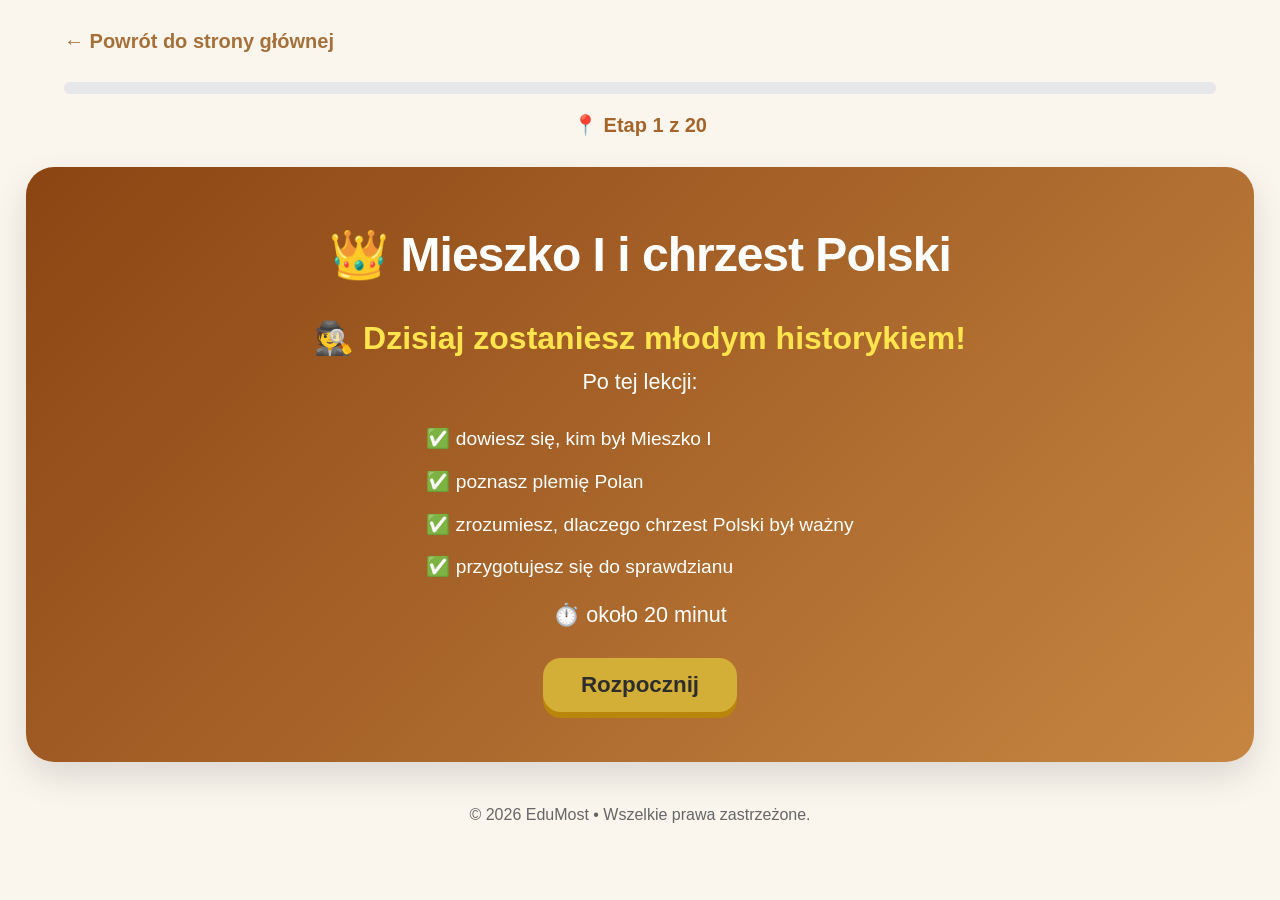
==== commit 63f2fcdb: "new" ====
--- a/indexMieszko.html
+++ b/indexMieszko.html
@@ -27,9 +27,7 @@
 
     <!-- 1 -->
     <section class="slide active" id="slide1">
-        <div class="progress">
-            <span id="progressText"></span>
-        </div>
+        
         <div class="hero-card">
 
             <h1>👑 Mieszko I i chrzest Polski</h1>
@@ -228,16 +226,15 @@
             <p>Nie ma jeszcze Polski, którą znamy dzisiaj.</p>
             <p>Nie ma aut, komputerów ani szkół.</p>
             <p>Na tych ziemiach mieszkają różne <b>plemiona słowiańskie</b>.</p>
-            <p>Na tych ziemiach mieszkały różne <b>plemiona słowiańskie</b>.</p>
             <p>Jednym z najsilniejszych plemion byli <b>Polanie</b>.</p>
             <p>🏰 Ich najważniejszym grodem było Gniezno. 🇵🇱 Od nazwy plemienia Polanie pochodzi nazwa Polska.</p>
 
             <div class="flex">
-                <div class="quiz-image" style="max-width: 40%;margin: 0 auto;">
+                <div class="quiz-image" >
                     <img src="https://raw.github.com/ksushatarasenko/polishSzkola_4klasa_assets/main/historia/mieszko_I/mapa_1.png"
                         class="zum">
                 </div>
-                <div class="quiz-image" style="max-width: 40%;margin: 0 auto;">
+                <div class="quiz-image" >
                     <img src="https://raw.github.com/ksushatarasenko/polishSzkola_4klasa_assets/main/historia/mieszko_I/grod_slawian.png"
                         class="zum">
                 </div>
@@ -1068,7 +1065,7 @@
 
             <p>🎓 Ukończyłeś lekcję!</p>
             <h3>🏅 Otrzymujesz odznakę:</h6>
-                <h2>Teraz już wiesz:</h2>
+                <h2 style="color: beige;">Teraz już wiesz:</h2>
                     <ul>
                         <li>✅ Kim byli Polanie</li>
                         <li>✅ Znasz już Mieszka I</li>
--- a/styleMieszko.css
+++ b/styleMieszko.css
@@ -122,8 +122,10 @@
 display:inline-block;
 margin:25px;
 text-decoration:none;
-color:#3aa655;
+color:#a6703a;
 font-weight:700;
+font-size: 20px;
+margin-left: 5%;
 }
 
 /* ===== HERO ===== */
@@ -676,7 +678,7 @@
 
 .answers button{
     background:white;
-    border:3px solid #4CAF50;
+    border:3px solid #af904c;
     color:#2c3e50;
     font-size:1.1rem;
     font-weight:600;
@@ -689,9 +691,9 @@
 
 .answers button:hover{
     transform:translateY(-3px);
-    background:#4CAF50;
+    background:#af904c;
     color:white;
-    box-shadow:0 8px 20px rgba(76,175,80,.3);
+    box-shadow:0 14px 30px rgba(175, 145, 76, 0.3);
 }
 
 .taskResult{
@@ -730,7 +732,8 @@
 }
 /* этапы */
 .progress-wrapper{
-    width:100%;
+    width:90%;
+    margin: 0 auto;
     height:12px;
     background:#e5e7eb;
     border-radius:10px;
@@ -739,17 +742,18 @@
 }
 
 .progress-bar{
-    height:100%;
+    height:90%;
     width:0%;
-    background:#4CAF50;
+    background:rgb(165, 101, 42);
     transition:.4s;
 }
 
 .progress-label{
     text-align:center;
     font-weight:700;
-    color:#2d8b46;
+    color:rgb(165, 101, 42);
     margin-bottom:25px;
+    font-size: 20px;
 }
 
 /* link */
@@ -852,6 +856,20 @@
      p{
         font-size:18px;
     }
-
+.back-btn{
+    font-style: 16px;
+}
+.quiz-image {
+    margin: 0 auto !important;
+    
+}
+.quiz-image img{
+    width: 80% !important;
+    margin: 0 auto !important;
+    display: block;
+}
+footer{
+    font-size: 14px;
+}
 
 }
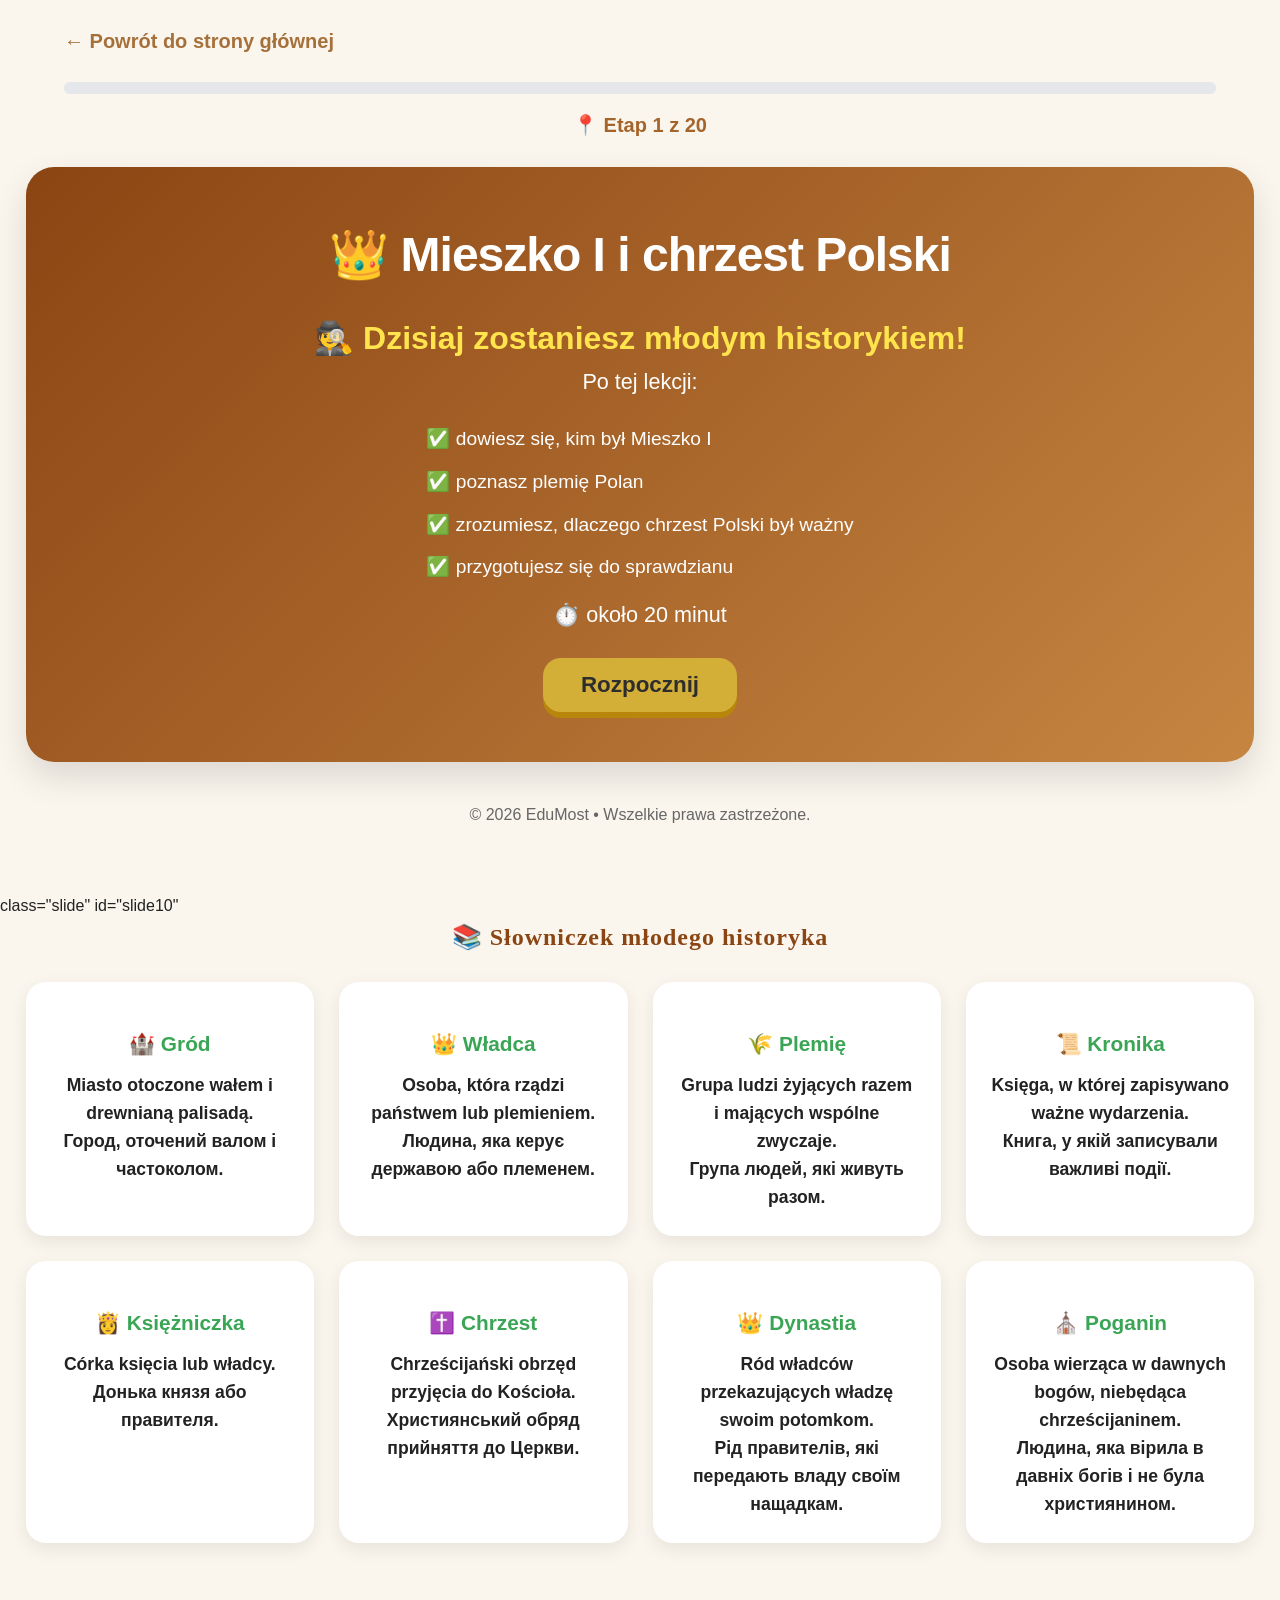
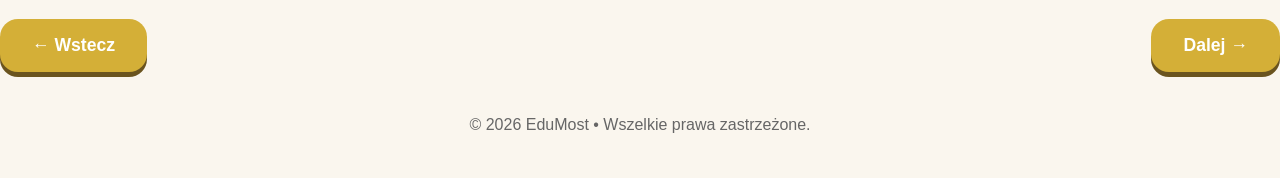
==== commit 5976dfa4: "remove" ====
--- a/indexMieszko.html
+++ b/indexMieszko.html
@@ -27,7 +27,7 @@
 
     <!-- 1 -->
     <section class="slide active" id="slide1">
-        
+
         <div class="hero-card">
 
             <h1>👑 Mieszko I i chrzest Polski</h1>
@@ -230,11 +230,11 @@
             <p>🏰 Ich najważniejszym grodem było Gniezno. 🇵🇱 Od nazwy plemienia Polanie pochodzi nazwa Polska.</p>
 
             <div class="flex">
-                <div class="quiz-image" >
+                <div class="quiz-image">
                     <img src="https://raw.github.com/ksushatarasenko/polishSzkola_4klasa_assets/main/historia/mieszko_I/mapa_1.png"
                         class="zum">
                 </div>
-                <div class="quiz-image" >
+                <div class="quiz-image">
                     <img src="https://raw.github.com/ksushatarasenko/polishSzkola_4klasa_assets/main/historia/mieszko_I/grod_slawian.png"
                         class="zum">
                 </div>
@@ -549,8 +549,8 @@
             </div>
             <!-- end navigation -->
             <footer>
-            © 2026 EduMost • Wszelkie prawa zastrzeżone.
-        </footer>
+                © 2026 EduMost • Wszelkie prawa zastrzeżone.
+            </footer>
     </section>
     <!-- 9 Dobrawa i ważne małżeństwo -->
     <section class="slide" id="slide9">
@@ -636,44 +636,52 @@
         </footer>
 
     </section>
-    <!-- 10 Słowniczek -->
-    <section class="slide" id="slide10">
+    <!-- 10 Słowniczek -->class="slide" id="slide10"
+    <section>
         <h2>📚 Słowniczek młodego historyka</h2>
 
         <div class="vocab-grid">
 
             <div class="word-card">
                 <h3>🏰 Gród</h3>
-                <p>Город, оточений валом і частоколом.</p>
+                <p class="pl">Miasto otoczone wałem i drewnianą palisadą.</p>
+                <p class="ua">Город, оточений валом і частоколом.</p>
             </div>
             <div class="word-card">
                 <h3>👑 Władca</h3>
-                <p>Людина, яка керує державою або племенем.</p>
+                <p class="pl">Osoba, która rządzi państwem lub plemieniem.</p>
+                <p  class="ua">Людина, яка керує державою або племенем.</p>
             </div>
             <div class="word-card">
                 <h3>🌾 Plemię</h3>
-                <p>Група людей, які живуть разом.</p>
+                <p class="pl">Grupa ludzi żyjących razem i mających wspólne zwyczaje.</p>
+                <p  class="ua">Група людей, які живуть разом.</p>
             </div>
 
             <div class="word-card">
                 <h3>📜 Kronika</h3>
-                <p>Книга, у якій записували важливі події.</p>
+                <p class="pl">Księga, w której zapisywano ważne wydarzenia.</p>
+                <p  class="ua">Книга, у якій записували важливі події.</p>
             </div>
             <div class="word-card">
                 <h3>👸 Księżniczka</h3>
-                <p>Донька князя або правителя.</p>
+                <p class="pl">Córka księcia lub władcy.</p>
+                <p  class="ua">Донька князя або правителя.</p>
             </div>
             <div class="word-card">
                 <h3>✝️ Chrzest</h3>
-                <p>Християнський обряд прийняття до Церкви.</p>
+                <p class="pl">Chrześcijański obrzęd przyjęcia do Kościoła.</p>
+                <p  class="ua">Християнський обряд прийняття до Церкви.</p>
             </div>
             <div class="word-card">
                 <h3>👑 Dynastia</h3>
-                <p>Рід правителів, які передають владу своїм нащадкам.</p>
+                <p class="pl">Ród władców przekazujących władzę swoim potomkom.</p>
+                <p  class="ua">Рід правителів, які передають владу своїм нащадкам.</p>
             </div>
             <div class="word-card">
                 <h3>⛪ Poganin</h3>
-                <p>Людина, яка вірила в давніх богів і не була християнином.</p>
+                <p class="pl">Osoba wierząca w dawnych bogów, niebędąca chrześcijaninem.</p>
+                <p class="ua">Людина, яка вірила в давніх богів і не була християнином.</p>
             </div>
         </div>
 
@@ -1066,16 +1074,16 @@
             <p>🎓 Ukończyłeś lekcję!</p>
             <h3>🏅 Otrzymujesz odznakę:</h6>
                 <h2 style="color: beige;">Teraz już wiesz:</h2>
-                    <ul>
-                        <li>✅ Kim byli Polanie</li>
-                        <li>✅ Znasz już Mieszka I</li>
-                        <li>✅ Wiesz, kim była Dobrawa</li>
-                        <li>✅ Pamiętasz datę 966, dlaczego jest ważny</li>
-                        <li>✅ Rozumiesz, czym i dlaczego był Chrzest Polski </li>
-                    </ul>
-                    <p>⭐ Jesteś gotowy na następną lekcję historii!</p>
-                    <hr>
-                    <h2 style="color: rgb(232, 232, 2);">📝 Wypełnij krótką ankietę dla rodziców</p>
+                <ul>
+                    <li>✅ Kim byli Polanie</li>
+                    <li>✅ Znasz już Mieszka I</li>
+                    <li>✅ Wiesz, kim była Dobrawa</li>
+                    <li>✅ Pamiętasz datę 966, dlaczego jest ważny</li>
+                    <li>✅ Rozumiesz, czym i dlaczego był Chrzest Polski </li>
+                </ul>
+                <p>⭐ Jesteś gotowy na następną lekcję historii!</p>
+                <hr>
+                <h2 style="color: rgb(232, 232, 2);">📝 Wypełnij krótką ankietę dla rodziców</p>
 
                     <a href="https://docs.google.com/forms/d/e/1FAIpQLSe2lVAGNc5BY70XMJDQudIh2xpq3cvjleM21-YbFbrSRsw2Sg/viewform?usp=publish-editor"
                         target="_blank" class="survey-btn">
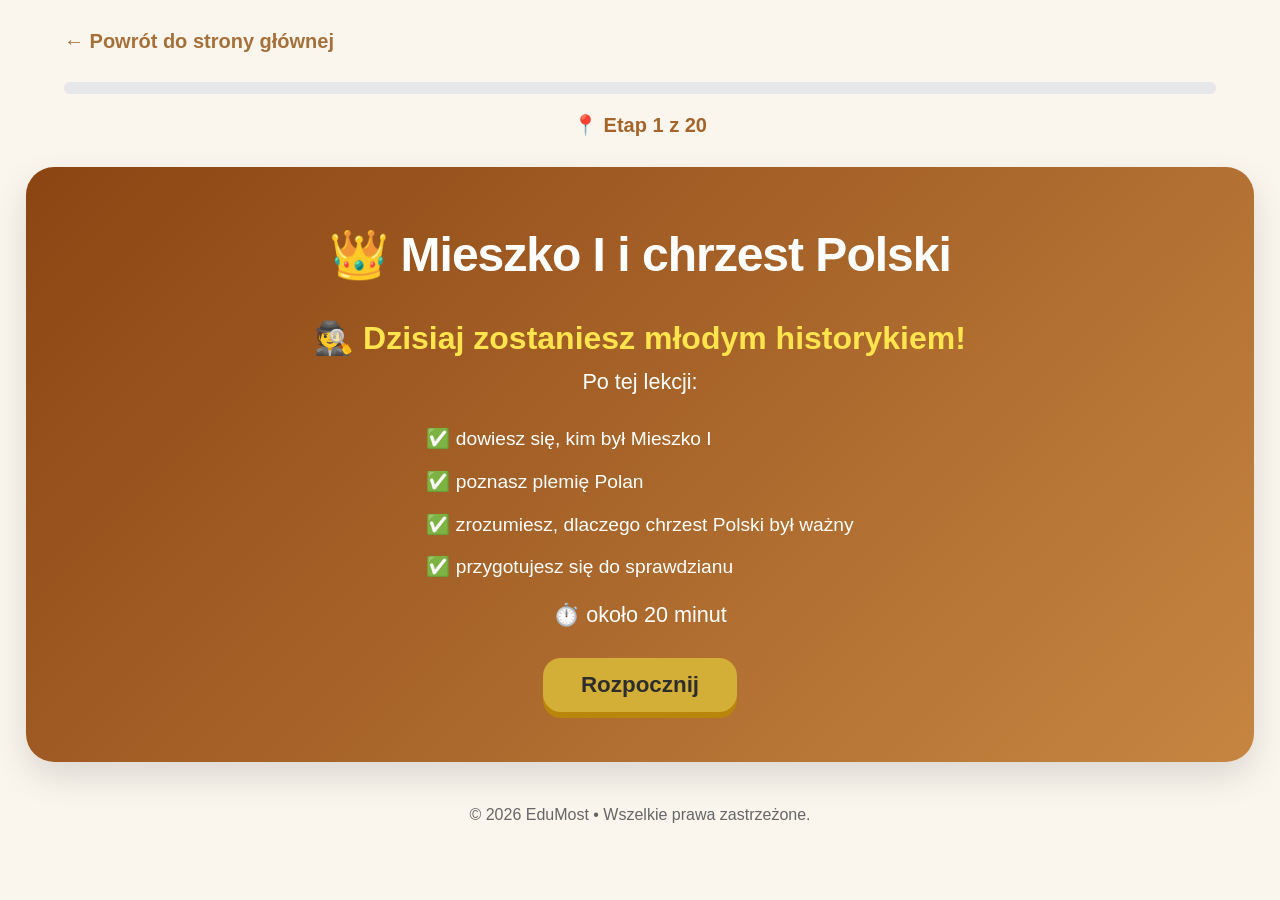
==== commit 7ea9bdf3: "final version" ====
--- a/indexMieszko.html
+++ b/indexMieszko.html
@@ -636,11 +636,17 @@
         </footer>
 
     </section>
-    <!-- 10 Słowniczek -->class="slide" id="slide10"
-    <section>
+    <!-- 10 Słowniczek -->
+    <section class="slide" id="slide10">
         <h2>📚 Słowniczek młodego historyka</h2>
-
+        
+        <div class="translate-wrapper">
+    <button id="translateBtn" class="translate-btn">
+        🇺🇦 Pokaż tłumaczenie
+    </button>
+</div>
         <div class="vocab-grid">
+
 
             <div class="word-card">
                 <h3>🏰 Gród</h3>
@@ -650,33 +656,33 @@
             <div class="word-card">
                 <h3>👑 Władca</h3>
                 <p class="pl">Osoba, która rządzi państwem lub plemieniem.</p>
-                <p  class="ua">Людина, яка керує державою або племенем.</p>
+                <p class="ua">Людина, яка керує державою або племенем.</p>
             </div>
             <div class="word-card">
                 <h3>🌾 Plemię</h3>
                 <p class="pl">Grupa ludzi żyjących razem i mających wspólne zwyczaje.</p>
-                <p  class="ua">Група людей, які живуть разом.</p>
+                <p class="ua">Група людей, які живуть разом.</p>
             </div>
 
             <div class="word-card">
                 <h3>📜 Kronika</h3>
                 <p class="pl">Księga, w której zapisywano ważne wydarzenia.</p>
-                <p  class="ua">Книга, у якій записували важливі події.</p>
+                <p class="ua">Книга, у якій записували важливі події.</p>
             </div>
             <div class="word-card">
                 <h3>👸 Księżniczka</h3>
                 <p class="pl">Córka księcia lub władcy.</p>
-                <p  class="ua">Донька князя або правителя.</p>
+                <p class="ua">Донька князя або правителя.</p>
             </div>
             <div class="word-card">
                 <h3>✝️ Chrzest</h3>
                 <p class="pl">Chrześcijański obrzęd przyjęcia do Kościoła.</p>
-                <p  class="ua">Християнський обряд прийняття до Церкви.</p>
+                <p class="ua">Християнський обряд прийняття до Церкви.</p>
             </div>
             <div class="word-card">
                 <h3>👑 Dynastia</h3>
                 <p class="pl">Ród władców przekazujących władzę swoim potomkom.</p>
-                <p  class="ua">Рід правителів, які передають владу своїм нащадкам.</p>
+                <p class="ua">Рід правителів, які передають владу своїм нащадкам.</p>
             </div>
             <div class="word-card">
                 <h3>⛪ Poganin</h3>
--- a/styleMieszko.css
+++ b/styleMieszko.css
@@ -788,6 +788,57 @@
     box-shadow:0 10px 20px rgba(0,0,0,.25);
 }
 
+/* UA */
+
+/* .ua {
+    display: none;
+    color: #666;
+    margin-top: 8px;
+    font-size: 0.95em;
+} */
+ .ua {
+    display: none;
+    margin-top: 10px;
+    padding-top: 10px;
+
+    border-top: 1px dashed #d8cfc4;
+
+    color: #5f6f8a;
+    font-size: 0.95rem;
+    line-height: 1.5;
+}
+
+/* LABEL UA */
+
+.translate-btn {
+    /* background: linear-gradient(135deg, #005bbb, #ffd500);
+    color: white; */
+    background:#af904c;
+    color:white;
+    box-shadow:0 14px 30px rgba(175, 145, 76, 0.3);
+    border: none;
+
+    padding: 10px 22px;
+    margin: 5px auto 5px auto;
+
+    border-radius: 14px;
+
+    font-size: 1rem;
+    font-weight: 700;
+
+    cursor: pointer;
+    transition: 0.3s;
+}
+.translate-wrapper {
+    display: flex;
+    justify-content: center;
+    margin: 20px 0 30px;
+}
+
+.translate-btn:hover {
+    transform: translateY(-2px);
+    box-shadow: 0 6px 16px rgba(0,0,0,0.15);
+}
 
 
 /* ===== МОБИЛКА ===== */
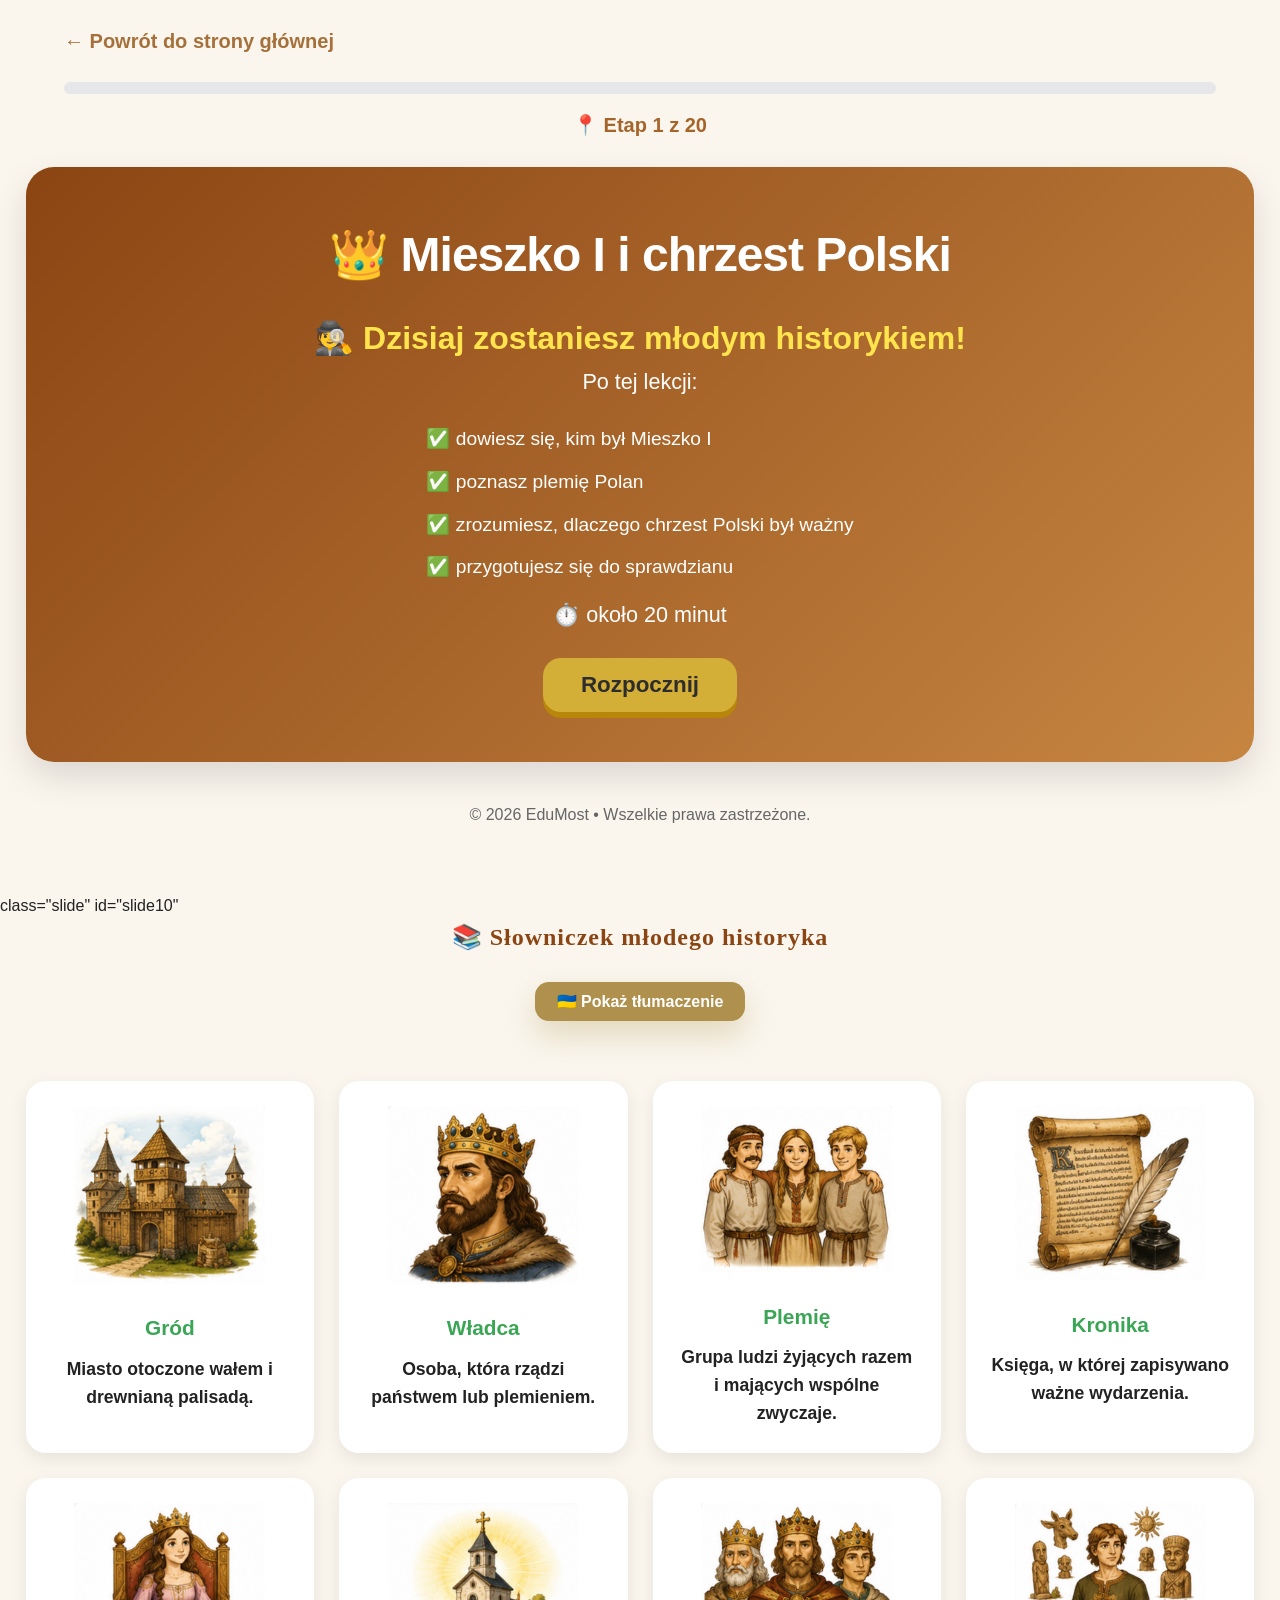
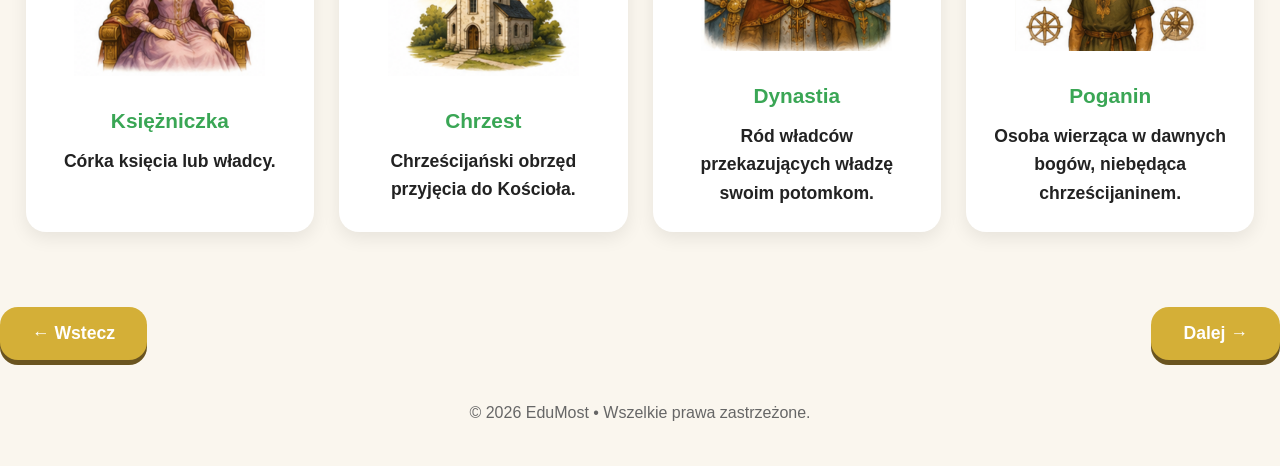
==== commit a17f4e5a: "add images" ====
--- a/indexMieszko.html
+++ b/indexMieszko.html
@@ -69,7 +69,7 @@
                 <div>
                     <p>🕵️ A teraz wyobraź sobie, że historycy znaleźli stare kroniki, dokumenty i monety z imieniem
                         Mieszka I.</p>
-                    <p>Czy możemy sprawdzić, że Mieszko I naprawdę żył?</p>
+                    <p>Czy możemy sprawdzić, czy Mieszko I naprawdę żył?</p>
                     <p>✅ Tak.</p>
                     <p>To jest <b>historia</b>.</p>
                 </div>
@@ -197,7 +197,7 @@
                 </div><br><br>
 
                 <p>
-                    <b>📖 Legenda</b> = ciekawa opowieść, opowiadają o ważnych wydarzeniach.<br>
+                    <b>📖 Legenda</b> = ciekawa opowieść, która opowiada o ważnych wydarzeniach.<br>
                     <b>📜 Historia</b> = wydarzenia potwierdzone źródłami
                 </p>
             </div>
@@ -636,56 +636,80 @@
         </footer>
 
     </section>
-    <!-- 10 Słowniczek -->
-    <section class="slide" id="slide10">
+    <!-- 10 Słowniczek -->class="slide" id="slide10"
+    <section >
         <h2>📚 Słowniczek młodego historyka</h2>
-        
+
         <div class="translate-wrapper">
-    <button id="translateBtn" class="translate-btn">
-        🇺🇦 Pokaż tłumaczenie
-    </button>
-</div>
+            <button id="translateBtn" class="translate-btn">
+                🇺🇦 Pokaż tłumaczenie
+            </button>
+        </div>
         <div class="vocab-grid">
 
 
             <div class="word-card">
-                <h3>🏰 Gród</h3>
+                <div class="image" >
+                    <img src="images/grod.png" alt="" class="zum" style="width: 80%;">
+                </div>
+                <h3>Gród</h3>
                 <p class="pl">Miasto otoczone wałem i drewnianą palisadą.</p>
                 <p class="ua">Город, оточений валом і частоколом.</p>
             </div>
             <div class="word-card">
-                <h3>👑 Władca</h3>
+                <div class="image" >
+                    <img src="images/wladca.png" alt="" class="zum" style="width: 80%;">
+                </div>
+                <h3>Władca</h3>
                 <p class="pl">Osoba, która rządzi państwem lub plemieniem.</p>
                 <p class="ua">Людина, яка керує державою або племенем.</p>
             </div>
             <div class="word-card">
-                <h3>🌾 Plemię</h3>
+                <div class="image" >
+                    <img src="images/plemie.png" alt="" class="zum" style="width: 80%;">
+                </div>
+                <h3>Plemię</h3>
                 <p class="pl">Grupa ludzi żyjących razem i mających wspólne zwyczaje.</p>
                 <p class="ua">Група людей, які живуть разом.</p>
             </div>
 
             <div class="word-card">
-                <h3>📜 Kronika</h3>
+                <div class="image" >
+                    <img src="images/kronika.png" alt="" class="zum" style="width: 80%;">
+                </div>
+                <h3>Kronika</h3>
                 <p class="pl">Księga, w której zapisywano ważne wydarzenia.</p>
                 <p class="ua">Книга, у якій записували важливі події.</p>
             </div>
             <div class="word-card">
-                <h3>👸 Księżniczka</h3>
+                <div class="image" >
+                    <img src="images/ksienzniczka.png" alt="" class="zum" style="width: 80%;">
+                </div>
+                <h3>Księżniczka</h3>
                 <p class="pl">Córka księcia lub władcy.</p>
                 <p class="ua">Донька князя або правителя.</p>
             </div>
             <div class="word-card">
-                <h3>✝️ Chrzest</h3>
+                <div class="image" >
+                    <img src="images/chrest.png" alt="" class="zum" style="width: 80%;">
+                </div>
+                <h3>Chrzest</h3>
                 <p class="pl">Chrześcijański obrzęd przyjęcia do Kościoła.</p>
                 <p class="ua">Християнський обряд прийняття до Церкви.</p>
             </div>
             <div class="word-card">
-                <h3>👑 Dynastia</h3>
+                <div class="image" >
+                    <img src="images/dynastia.png" alt="" class="zum" style="width: 80%;">
+                </div>
+                <h3>Dynastia</h3>
                 <p class="pl">Ród władców przekazujących władzę swoim potomkom.</p>
                 <p class="ua">Рід правителів, які передають владу своїм нащадкам.</p>
             </div>
             <div class="word-card">
-                <h3>⛪ Poganin</h3>
+                <div class="image" >
+                    <img src="images/poganin.png" alt="" class="zum" style="width: 80%;">
+                </div>
+                <h3>Poganin</h3>
                 <p class="pl">Osoba wierząca w dawnych bogów, niebędąca chrześcijaninem.</p>
                 <p class="ua">Людина, яка вірила в давніх богів і не була християнином.</p>
             </div>
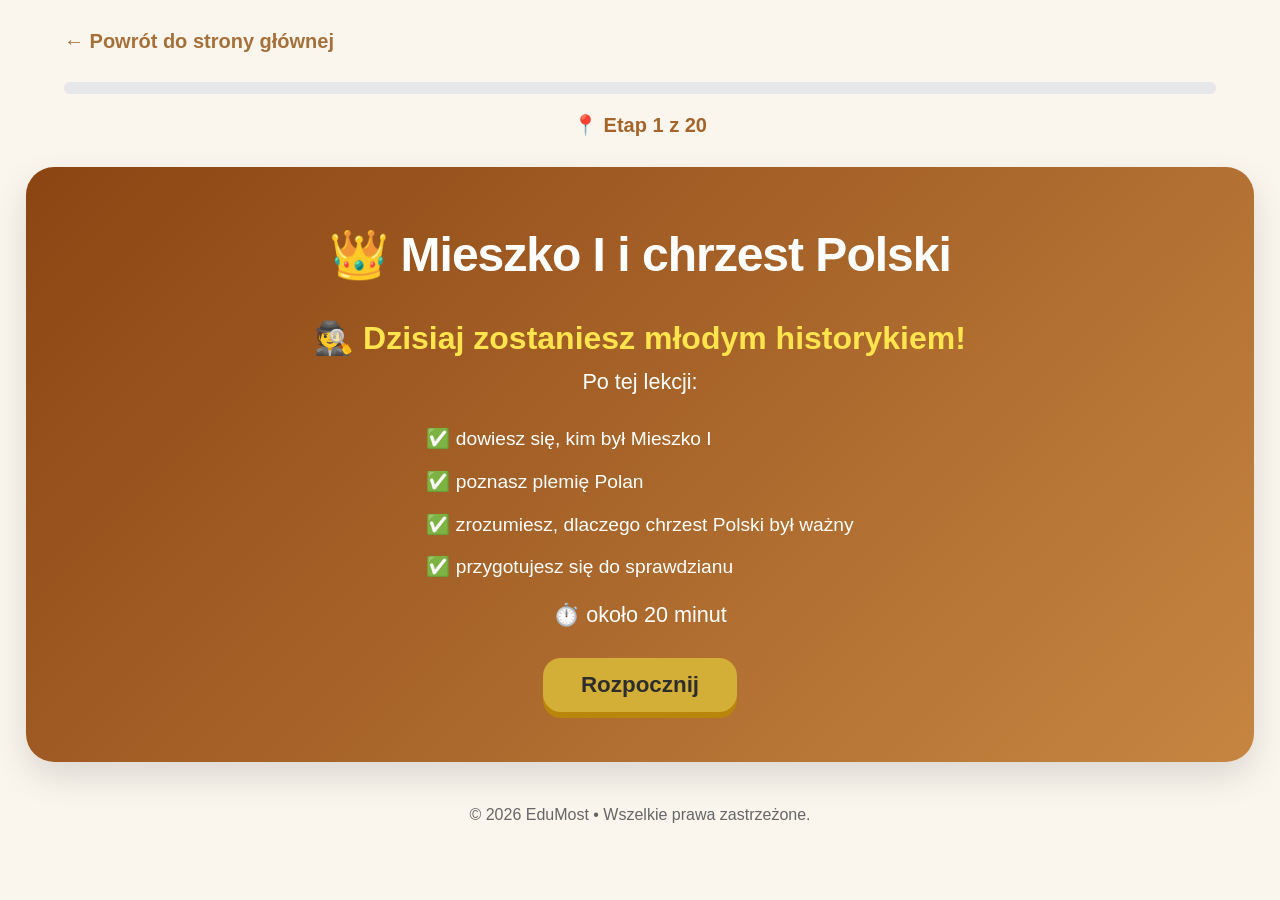
==== commit bef82057: "new adapt style" ====
--- a/indexMieszko.html
+++ b/indexMieszko.html
@@ -265,14 +265,6 @@
                 <p><b>🌾 Polanie</b> → Polska</p>
                 <p><b>🏰 Gniezno</b> → najważniejszy gród Polan</p>
                 <p><b>👑 Mieszko I</b> był władcą Polan</p>
-                <!-- <ul>
-                    <li>ukształtowanie terenu, </li>
-                    <li>skały, </li>
-                    <li>wody,</li>
-                    <li>rośliny, </li>
-                    <li>zwierzęta,</li>
-                    <li>budynki i drogi.</li>
-                </ul> -->
             </div>
 
             <!-- UA -->
@@ -492,7 +484,7 @@
                     <img src="https://upload.wikimedia.org/wikipedia/commons/thumb/7/75/Mieszko_I_%28274939%29_%28cropped%29.jpg/500px-Mieszko_I_%28274939%29_%28cropped%29.jpg"
                         style="width: 60%;" class="zum">
                 </div>
-            </div>
+            </div><hr>
             <h3>👑 Ród Piastów</h3>
             <p>Mieszko I należał do rodu Piastów.</p>
             <p>📜 Piastowie byli pierwszą dynastią Polski.</p>
@@ -636,8 +628,8 @@
         </footer>
 
     </section>
-    <!-- 10 Słowniczek -->class="slide" id="slide10"
-    <section >
+    <!-- 10 Słowniczek -->
+    <section class="slide" id="slide10">
         <h2>📚 Słowniczek młodego historyka</h2>
 
         <div class="translate-wrapper">
--- a/styleMieszko.css
+++ b/styleMieszko.css
@@ -642,7 +642,7 @@
 .flex {
     display: flex;
     width: 100%;
-    gap: 3px;
+    gap: 30px;
 }
 .flex > * {
     flex: 1;
@@ -850,7 +850,7 @@
 .lesson-block,
 .task-card,
 .card{
-padding:25px;
+padding:25px 15px;
 }
 
 .hero-card h1,
@@ -867,7 +867,7 @@
 }
 
 .vocab-grid{
-grid-template-columns:1fr;
+grid-template-columns:repeat(2,1fr);
 }
 
 .btn{
@@ -910,7 +910,7 @@
 .back-btn{
     font-style: 16px;
 }
-.quiz-image {
+/* .quiz-image {
     margin: 0 auto !important;
     
 }
@@ -918,6 +918,18 @@
     width: 80% !important;
     margin: 0 auto !important;
     display: block;
+} */
+
+.quiz-image{
+    width:100%;
+    margin:25px auto !important;
+}
+
+.quiz-image img{
+    width:100% !important;
+    max-width:500px;
+    display:block;
+    margin:auto !important;
 }
 footer{
     font-size: 14px;
--- a/styleRu.css
+++ b/styleRu.css
@@ -32,8 +32,23 @@
 /* Для планшета/телефона */
 @media (max-width: 768px) {
     .ru-btn {
-        font-size: 22px;
-        padding: 12px 22px;
+        /* font-size: 22px;
+        padding: 12px 22px; */
+        display:block;
+        width:auto;
+
+        min-width:120px;
+
+        margin:20px auto;
+
+        padding:8px 10px;
+
+        font-size:18px;
+        font-weight:700;
+
+        border-radius:16px;
+
+        box-shadow:0 4px 0 #3567c9;
     }
 }
 
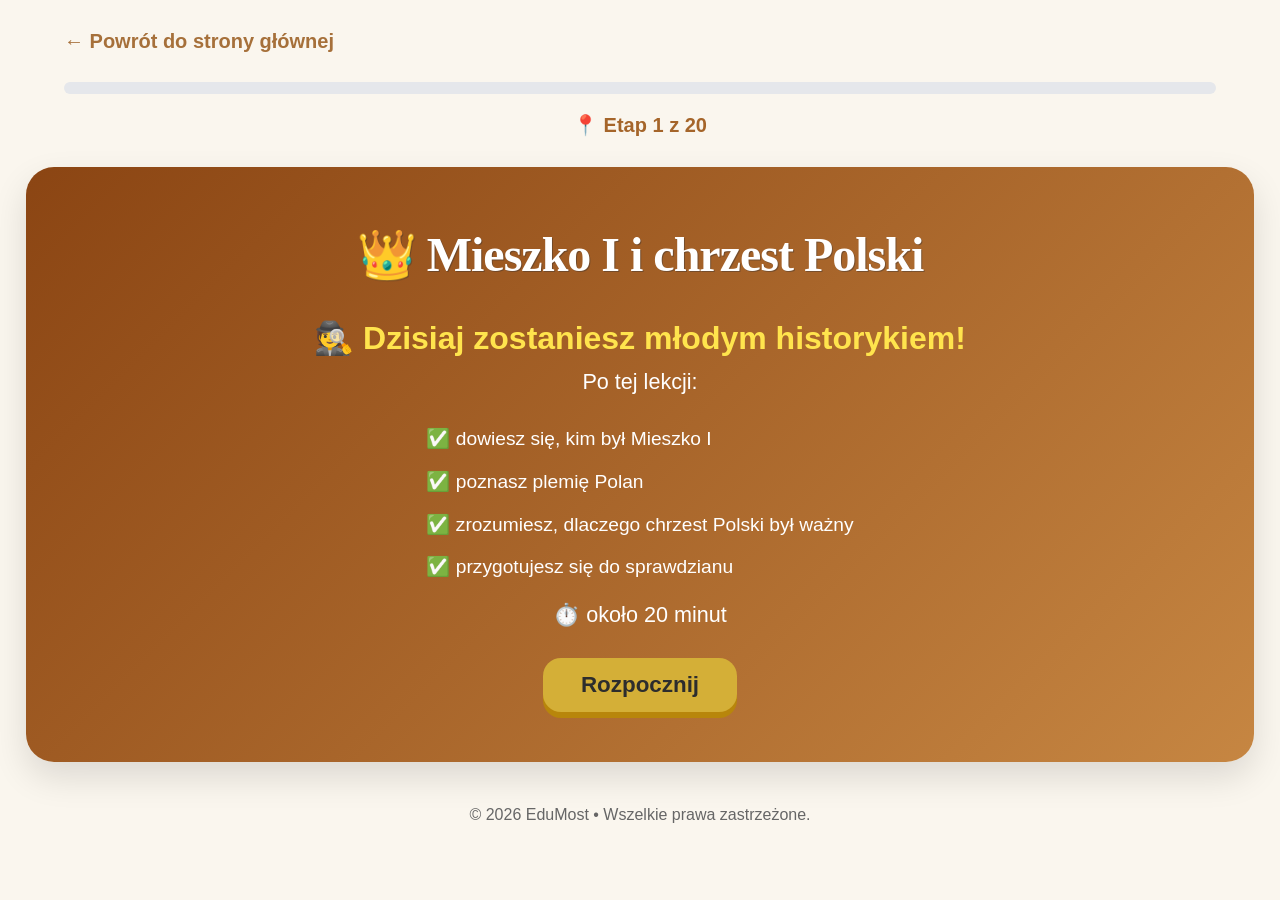
==== commit 63462fcf: "new style" ====
--- a/indexMieszko.html
+++ b/indexMieszko.html
@@ -61,33 +61,34 @@
             <h2>📖 Legenda czy historia?</h2>
             <div class="flex" style="gap: 40px;text-align: left;">
                 <div>
-                    <p>🕵️ Wyobraź sobie, że ktoś opowiada ci historię o smoku mieszkającym pod Wawelem.</p>
+                    <p>🕵️ Wyobraź sobie, że ktoś opowiada ci historię o smoku, który mieszkał pod Wawelem.</p>
                     <p>Czy możemy sprawdzić, czy smok naprawdę istniał?</p>
                     <p>❌ Nie.</p>
                     <p>To jest <b>legenda</b>.</p>
                 </div>
                 <div>
-                    <p>🕵️ A teraz wyobraź sobie, że historycy znaleźli stare kroniki, dokumenty i monety z imieniem
-                        Mieszka I.</p>
+                    <p>🕵️ A teraz wyobraź sobie, że historycy odnaleźli kroniki, dokumenty i monety związane z
+                        Mieszkiem I.</p>
                     <p>Czy możemy sprawdzić, czy Mieszko I naprawdę żył?</p>
                     <p>✅ Tak.</p>
                     <p>To jest <b>historia</b>.</p>
                 </div>
             </div>
             <div class="flex" style="gap: 3%;">
-                <div class="quiz-image">
+                <div class="images">
                     <img src="https://raw.github.com/ksushatarasenko/polishSzkola_4klasa_assets/main/historia/mieszko_I/smok.png"
                         class="zum">
                 </div>
-                <div class="quiz-image">
+                <div class="images">
                     <img src="https://raw.github.com/ksushatarasenko/polishSzkola_4klasa_assets/main/historia/mieszko_I/mieszkoI.png"
                         class="zum">
                 </div>
             </div>
 
             <p><b>Czy wiesz, że nie wszystkie opowieści o początkach Polski są prawdziwe?</b></p>
-            <p>👑 Lech, Piast i Popiel to bohaterowie legend.</p>
-            <p>📜 Mieszko I to pierwszy władca Polski, o którym pisali kronikarze (<em>летописцы</em>).</p>
+            <p>👑 Lech i Popiel to bohaterowie legend.</p>
+            <p>📜 Mieszko I był pierwszym historycznym władcą Polski, o którym pisali kronikarze. (<em>летописцы</em>).
+            </p>
 
 
 
@@ -102,50 +103,39 @@
                         <div class="flex">
 
                             <div>
-                                <p>🕵️ Уяви, що хтось розповідає тобі історію про дракона, який жив під Вавельським
-                                    замком.
-                                </p>
-
+                                <p>🕵️ Уяви, що хтось розповідає тобі історію про дракона, який жив під Вавелем.</p>
                                 <p>Чи можемо ми перевірити, що дракон справді існував?</p>
-
                                 <p>❌ Ні.</p>
-
                                 <p><b>Це легенда.</b></p>
                             </div>
 
                             <div>
-                                <p>🕵️ А тепер уяви, що історики знайшли старовинні хроніки, документи та монети з ім'ям
-                                    Мешка І.</p>
-
+                                <p>🕵️ А тепер уяви, що історики знайшли хроніки, документи та монети, пов'язані з
+                                    Мешком І.</p>
                                 <p>Чи можемо ми перевірити, що Мешко І справді жив?</p>
 
                                 <p>✅ Так.</p>
 
                                 <p><b>Це історія.</b></p>
                             </div>
-
                         </div>
-
                         <h3>Чи знаєш ти, що не всі розповіді про початки Польщі є правдивими?
                     </h4>
 
-                    <p>👑 Лех, Пяст і Попель — герої легенд.</p>
-
-                    <p>📜 Мешко І — перший правитель Польщі, про якого писали літописці.</p>
+                    <p>👑 Лех і Попель — герої легенд.</p>
+
+                    <p>📜 Мешко І був першим історичним правителем Польщі, про якого писали літописці.</p>
 
                     <div class="remember-note" style="max-width: 100%;">
 
                         <h3>💡 Запам'ятай!</h3>
-
                         <div class="flex">
-
                             <div>
                                 <h4>📖 Легенда</h4>
-
                                 <ul>
-                                    <li>розповідь, яку передають з покоління в покоління</li>
+                                    <li>розповідає про події минулого</li>
                                     <li>ми не знаємо, чи все відбулося насправді</li>
-                                    <li>у ній можуть бути вигадані події</li>
+                                    <li>у ній можуть з'являтися вигадані події або персонажі</li>
                                 </ul>
 
                                 <p>🦅 Лех і білий орел → легенда</p>
@@ -155,9 +145,8 @@
                                 <h4>📜 Історія</h4>
 
                                 <ul>
-                                    <li>події, які справді відбулися</li>
-                                    <li>історики знайшли докази</li>
-                                    <li>хроніки, документи, будівлі, монети допомагають вивчати минуле</li>
+                                    <li>ми знаємо, що ця подія справді мала місце</li>
+                                    <li>є докази: хроніки, документи, будівлі, монети</li>
                                 </ul>
 
                                 <p>👑 Мешко І → історія</p>
@@ -166,9 +155,9 @@
                         </div>
                         <hr>
 
-                        <p><b>📖 Легенда</b> — цікава розповідь про важливі події.</p>
-
-                        <p><b>📜 Історія</b> — події, підтверджені доказами та історичними джерелами.</p>
+                        <p><b>📖 Легенда</b> — цікава розповідь про важливі події минулого.</p>
+
+                        <p><b>📜 Історія</b> — події, підтверджені історичними джерелами.</p>
 
                     </div>
                 </div>
@@ -180,17 +169,17 @@
                     <div>
                         <p><b>📖 Legenda</b></p>
                         <ul>
-                            <li>ktoś opowiada historię</li>
+                            <li>opowiada o wydarzeniach z przeszłości</li>
                             <li>nie wiemy, czy wszystko było naprawdę</li>
-                            <li>mogą pojawić się rzeczy wymyślone</li>
+                            <li>mogą pojawić się wydarzenia lub postacie wymyślone</li>
                         </ul>
                         <p>🦅 Lech i biały orzeł → legenda</p>
                     </div>
                     <div>
                         <p><b>📜 Historia</b></p>
                         <ul>
-                            <li>wiemy, że wydarzenie naprawdę się wydarzyło</li>
-                            <li>są dowody: kroniki, dokumenty, budowle, monety</li>
+                            <li>wiemy, że dane wydarzenie naprawdę miało miejsce</li>
+                            <li>są na to dowody: kroniki, dokumenty, budowle, monety</li>
                         </ul>
                         <p>👑 Mieszko I → historia</p>
                     </div>
@@ -224,17 +213,17 @@
             <h2>🌾 Kim byli Polanie?</h2>
             <p>🕵️ Wyobraź sobie, że przeniosłeś się ponad 1000 lat wstecz.</p>
             <p>Nie ma jeszcze Polski, którą znamy dzisiaj.</p>
-            <p>Nie ma aut, komputerów ani szkół.</p>
+            <p>Nie ma samochodów, komputerów ani szkół.</p>
             <p>Na tych ziemiach mieszkają różne <b>plemiona słowiańskie</b>.</p>
             <p>Jednym z najsilniejszych plemion byli <b>Polanie</b>.</p>
             <p>🏰 Ich najważniejszym grodem było Gniezno. 🇵🇱 Od nazwy plemienia Polanie pochodzi nazwa Polska.</p>
 
             <div class="flex">
-                <div class="quiz-image">
+                <div class="images">
                     <img src="https://raw.github.com/ksushatarasenko/polishSzkola_4klasa_assets/main/historia/mieszko_I/mapa_1.png"
                         class="zum">
                 </div>
-                <div class="quiz-image">
+                <div class="images">
                     <img src="https://raw.github.com/ksushatarasenko/polishSzkola_4klasa_assets/main/historia/mieszko_I/grod_slawian.png"
                         class="zum">
                 </div>
@@ -277,11 +266,11 @@
                     <span class="close">&times;</span>
 
                     <h3>🌾 Хто такі поляни?</h3>
-                    <p>🕵️ Уяви, що ти потрапив у минуле — більш ніж на 1000 років назад!</p>
+                    <p>🕵️ Уяви, що ти потрапив у минуле — понад 1000 років тому!</p>
                     <p>Польща ще не виглядає так, як сьогодні.</p>
                     <p>Немає автомобілів, комп'ютерів і навіть шкіл.</p>
                     <p>На цих землях жили різні <b>слов'янські племена</b>.</p>
-                    <p>Одним із найсильніших племен були <b>поляни</b>.</p>
+                    <p><b>Поляни</b> були одним із найсильніших слов'янських племен.</p>
                     <p>🏰 Їхнім найважливішим городом було <b>Гнєзно</b>. 🇵🇱 Саме від назви племені <b>поляни</b>
                         походить назва <b>Польща</b>.</p>
 
@@ -305,11 +294,11 @@
                     <div class="remember-note">
                         <!-- <div class="pin">📌</div> -->
 
-                        <h3>🧠 Super pamięć!</h3>
-
-                        <p><b>🌾 Поляни</b> → Польша</p>
-                        <p><b>🏰 Гнезно</b> → самый важный город поляков</p>
-                        <p><b>👑 Мешко I</b> → правитель поляков</p>
+                        <h3>🧠 Суперпам'ятка!</h3>
+
+                        <p><b>🌾 Поляни</b> → Польща</p>
+                        <p><b>🏰 Гнезно</b> → головний город полян</p>
+                        <p><b>👑 Мешко I</b> → правитель полян</p>
                     </div>
                 </div>
             </div>
@@ -337,44 +326,44 @@
     <section class="slide" id="slide4">
         <h2>🎯 Zadanie 1</h2>
         <div class="card lesson-block">
+            <p class="p24">🕵️ Rozwiąż zagadkę!</p>
+            <h1>Co to jest gród?</h2>
+                <div class="quiz-image">
+                    <img
+                        src="https://raw.github.com/ksushatarasenko/polishSzkola_4klasa_assets/main/historia/mieszko_I/podumaj.png">
+                </div>
+                <div class="answers">
+                    <button onclick="checkAnswer(this)"> Mała wioska </button>
+                    <button onclick="checkAnswer(this)" data-correct="true"> Osada otoczona wałem obronnym </button>
+                    <button onclick="checkAnswer(this)"> Zamek króla </button>
+                </div>
+                <div class="taskResult"></div>
+                <!-- navigation -->
+                <div class="navigation">
+                    <button class="btn-back" onclick="prevSlide()">
+                        ← Wstecz
+                    </button>
+
+                    <button class="btn-next" onclick="nextSlide()">
+                        Dalej →
+                    </button>
+                </div>
+                <!-- end navigation -->
+        </div>
+        <footer>
+            © 2026 EduMost • Wszelkie prawa zastrzeżone.
+        </footer>
+    </section>
+    <!-- 5 Zadanie - 2 -->
+    <section class="slide" id="slide5">
+        <h2>🎯 Zadanie 2</h2>
+        <div class="card lesson-block">
+            <p class="p24">🕵️ Rozwiąż zagadkę!</p>
+            <h1>Kim byli Polanie?</h1>
             <div class="quiz-image">
                 <img
                     src="https://raw.github.com/ksushatarasenko/polishSzkola_4klasa_assets/main/historia/mieszko_I/podumaj.png">
             </div>
-
-            <h4>Co to jest gród?</h4>
-            <div class="answers">
-                <button onclick="checkAnswer(this)"> Mała wioska </button>
-                <button onclick="checkAnswer(this)" data-correct="true"> Osada otoczona wałem obronnym </button>
-                <button onclick="checkAnswer(this)"> Zamek króla </button>
-            </div>
-            <div class="taskResult"></div>
-            <!-- navigation -->
-            <div class="navigation">
-                <button class="btn-back" onclick="prevSlide()">
-                    ← Wstecz
-                </button>
-
-                <button class="btn-next" onclick="nextSlide()">
-                    Dalej →
-                </button>
-            </div>
-            <!-- end navigation -->
-        </div>
-        <footer>
-            © 2026 EduMost • Wszelkie prawa zastrzeżone.
-        </footer>
-    </section>
-    <!-- 5 Zadanie - 2 -->
-    <section class="slide" id="slide5">
-        <h2>🎯 Zadanie 2</h2>
-        <div class="card lesson-block">
-            <div class="quiz-image">
-                <img
-                    src="https://raw.github.com/ksushatarasenko/polishSzkola_4klasa_assets/main/historia/mieszko_I/podumaj.png">
-            </div>
-
-            <h4>Kim byli Polanie?</h4>
             <div class="answers">
                 <button onclick="checkAnswer(this)"> Mieszkańcami Gniezna </button>
                 <button onclick="checkAnswer(this)" data-correct="true"> Plemieniem słowiańskim </button>
@@ -401,12 +390,13 @@
     <section class="slide" id="slide6">
         <h2>🎯 Zadanie 3. Dokończ zdanie</h2>
         <div class="card lesson-block">
+            <p class="p24">🕵️ Rozwiąż zagadkę!</p>
+            <h1>Od nazwy Polanie pochodzi nazwa...</h1>
             <div class="quiz-image">
                 <img
                     src="https://raw.github.com/ksushatarasenko/polishSzkola_4klasa_assets/main/historia/mieszko_I/podumaj.png">
             </div>
 
-            <h4>Od nazwy Polanie pochodzi nazwa...</h4>
             <div class="answers">
                 <button onclick="checkAnswer(this)" data-correct="true"> Polska </button>
                 <button onclick="checkAnswer(this)"> Warszawa </button>
@@ -433,12 +423,14 @@
     <section class="slide" id="slide7">
         <h2>🎯 Zadanie 4. </h2>
         <div class="card lesson-block">
+            <p class="p24">🕵️ Rozwiąż zagadkę!</p>
+            <h1>Gdzie mieszkali Polanie?</h1>
             <div class="quiz-image">
                 <img
                     src="https://raw.github.com/ksushatarasenko/polishSzkola_4klasa_assets/main/historia/mieszko_I/podumaj.png">
             </div>
 
-            <h4>Gdzie mieszkali Polanie?</h4>
+
             <div class="answers">
                 <button onclick="checkAnswer(this)"> Kraków </button>
                 <button onclick="checkAnswer(this)"> Poznań </button>
@@ -465,28 +457,30 @@
     <section class="slide" id="slide8">
         <div class="card lesson-block">
 
-            <h2>👑 Poznaj Mieszka I</h2>
-            <p>🕵️ Poznajmy człowieka, który stworzył pierwsze państwo polskie!</p>
+            
+
+            <div class="flex">
+                <div>
+                    <h2>👑 Poznaj Mieszka I</h2>
+            <p>🕵️ Poznajmy Mieszka I – pierwszego historycznego władcę Polski.</p>
             <p>Mieszko I był władcą Polan.</p>
             <p>🏰 Rządził z grodu w Gnieźnie.</p>
             <p>🤝 Łączył różne plemiona słowiańskie.</p>
             <p>⚔️ Dbał o bezpieczeństwo swojego państwa.</p>
-            <p>Dzięki jego działaniom powstało pierwsze państwo polskie.</p>
-
-            <div class="flex">
-                <div>
+            <p>Za panowania Mieszka I powstały podstawy państwa polskiego.</p>
                     <h5>📜 Ciekawostka</h5>
                     <p>Nie wiemy dokładnie, jak wyglądał Mieszko I.</p>
                     <p>Żaden jego prawdziwy portret nie zachował się do naszych czasów.</p>
                     <p>Obrazy Mieszka I, które widzimy dzisiaj, powstały wiele lat później.</p>
                 </div>
-                <div class="quiz-image" style="margin-top: -15%; margin-left: 25%;">
+                <div class="images" >
                     <img src="https://upload.wikimedia.org/wikipedia/commons/thumb/7/75/Mieszko_I_%28274939%29_%28cropped%29.jpg/500px-Mieszko_I_%28274939%29_%28cropped%29.jpg"
-                        style="width: 60%;" class="zum">
-                </div>
-            </div><hr>
-            <h3>👑 Ród Piastów</h3>
-            <p>Mieszko I należał do rodu Piastów.</p>
+                         class="zum">
+                </div>
+            </div>
+            <hr>
+            <h3>👑 Dynastia Piastów</h3>
+            <p>Mieszko I należał do dynastii Piastów.</p>
             <p>📜 Piastowie byli pierwszą dynastią Polski.</p>
             <p>Przez wiele lat rządzili państwem polskim.</p>
 
@@ -494,7 +488,7 @@
                 <h3>💡 Zapamiętaj!</h3>
                 <p>👑 Mieszko I → władca Polan</p>
                 <p>🏰 Gniezno → jego główny gród</p>
-                <p>🇵🇱 Mieszko I → twórca pierwszego państwa polskiego</p>
+                <p>🇵🇱 Mieszko I → twórca podstaw państwa polskiego</p>
             </div>
 
             <!-- ru -->
@@ -504,27 +498,27 @@
                 <div class="modal-content">
                     <span class="close">&times;</span>
                     <h4>👑 Познайомся з Мешком І</h4>
-                    <p>🕵️ Познаймося з людиною, яка створила першу польську державу!</p>
-                    <p>Мешко І був князем полян.</p>
+                    <p>🕵️ Познаймося з Мешком І — першим історичним правителем Польщі.!</p>
+                    <p>Мешко І був правителем полян.</p>
                     <p>🏰 Він правив із города Гнєзно.</p>
                     <p>🤝 Об'єднував різні слов'янські племена.</p>
                     <p>⚔️ Дбав про безпеку своєї держави.</p>
-                    <p>Завдяки його діям виникла перша польська держава.</p>
+                    <p>За правління Мешка І були закладені основи польської держави.</p>
                     <hr>
                     <h5>📜 Цікавий факт</h5>
                     <p>Ми не знаємо точно, як виглядав Мешко І.</p>
                     <p>До наших часів не збереглося його справжнього портрета.</p>
-                    <p>Картини Мешка І, які ми бачимо сьогодні, були створені значно пізніше.</p>
+                    <p>Зображення Мешка І, які ми бачимо сьогодні, були створені багато років потому.</p>
                     <hr>
-                    <h4>👑 Рід П'ястів</h4>
-                    <p>Мешко І належав до роду П'ястів.</p>
+                    <h4>👑 Династія П'ястів</h4>
+                    <p>Мешко І належав до династії П'ястів.</p>
                     <p>📜 П'ясти були першою династією Польщі.</p>
-                    <p>Багато років вони правили польською державою.</p>
+                    <p>Протягом багатьох років вони правили польською державою.</p>
                     <div>
                         <h6>💡 Запам'ятай!</h6>
-                        <p>👑 Мешко І → князь полян</p>
-                        <p>🏰 Гнєзно → його головний город</p>
-                        <p>🇵🇱 Мешко І → творець першої польської держави</p>
+                        <p>👑 Мешко І → перший історичний правитель Польщі</p>
+                        <p>🏰 Гнєзно → головний город полян</p>
+                        <p>📜 П'ясти → перша династія Польщі</p>
                     </div>
                 </div>
             </div>
@@ -539,29 +533,31 @@
                     Dalej →
                 </button>
             </div>
-            <!-- end navigation -->
-            <footer>
-                © 2026 EduMost • Wszelkie prawa zastrzeżone.
-            </footer>
+        </div>
+        <!-- end navigation -->
+        <footer>
+            © 2026 EduMost • Wszelkie prawa zastrzeżone.
+        </footer>
     </section>
     <!-- 9 Dobrawa i ważne małżeństwo -->
     <section class="slide" id="slide9">
         <div class="lesson-block">
 
             <h2>👸 Dobrawa i ważne małżeństwo</h2>
-            <p>🕵️ Mieszko I ożenił się z Dobrawą.</p>
-            <p>👸 Dobrawa była czeską księżniczką.</p>
-            <p>🇨🇿 Pochodziła z Czech.</p>
-            <p>✝️ Była chrześcijanką.</p>
-            <p>Dobrawa zachęcała Mieszka I do poznania chrześcijaństwa.</p>
-            <p>🤝 Dzięki temu Polska zbliżyła się do innych krajów Europy.</p>
+
             <div class="flex">
                 <div>
+                    <p>🕵️ Mieszko I ożenił się z Dobrawą.</p>
+                    <p>👸 Dobrawa była czeską księżniczką.</p>
+                    <p>🇨🇿 Pochodziła z Czech.</p>
+                    <p>✝️ Była chrześcijanką.</p>
+                    <p>Dobrawa zachęcała Mieszka I do poznania chrześcijaństwa.</p>
+                    <p>🤝 Dzięki temu Polska mogła nawiązać bliższe kontakty z chrześcijańskimi państwami Europy.</p>
                     <h5>💡 Ciekawostka</h5>
-                    <p>Dawniej małżeństwa książąt i księżniczek często pomagały budować przyjaźń między państwami.</p>
+                    <p>Dawniej małżeństwa książąt i księżniczek często pomagały nawiązywać sojusze między państwami.</p>
                     <p>Małżeństwo Mieszka I i Dobrawy było bardzo ważne dla Polski.</p>
                 </div>
-                <div class="quiz-image" style="margin-top: -15%; margin-left: 25%;">
+                <div class="images" >
                     <img src="https://upload.wikimedia.org/wikipedia/commons/thumb/6/6b/Dobrawa_%28274945%29.jpg/500px-Dobrawa_%28274945%29.jpg"
                         style="width: 60%;" class="zum">
                 </div>
@@ -571,7 +567,7 @@
             <p>Zanim Mieszko I przyjął chrzest, był poganinem.</p>
             <p>Poganie wierzyli w wielu bogów i nie byli chrześcijanami.</p>
             <h5>💡 Nowe słowo</h5>
-            <p><b class="red">⛪ Poganin</b> – osoba, która nie jest chrześcijaninem.</p>
+            <p><b class="red">⛪ Poganin</b> – osoba, która nie jest chrześcijaninem i wierząca w dawnych bogów.</p>
 
             <div class="remember-note">
                 <h3>💡 Zapamiętaj!</h3>
@@ -594,33 +590,34 @@
                         до інших країн Європи.</p>
                     <hr>
                     <h5>💡 Цікавий факт</h5>
-                    <p>У давнину шлюби князів і князівен часто допомагали будувати дружні відносини між державами. Шлюб
-                        Мешка І та Добрави був дуже важливим для Польщі.</p>
+                    <p>У минулому шлюби князів і князівен часто допомагали укладати союзи між державами. Шлюб Мешка І та
+                        Добрави був дуже важливим для Польщі.</p>
                     <hr>
                     <h4>✝️ До хрещення</h4>
                     <p>До прийняття хрещення Мешко І був язичником.</p>
                     <p>Язичники вірили в багатьох богів і не були християнами.</p>
                     <h5>💡 Нове слово</h5>
-                    <p><b class="red">⛪ Язичник (poganin)</b> – людина, яка не є християнином.</p>
+                    <p><b class="red">⛪ Язичник (poganin)</b> – людина, яка вірила в давніх богів.</p>
                     <h6>💡 Запам'ятай!</h6>
                     <p><b>👸 Добрава була дружиною Мешка І.</b></p>
                     <p><b>🇨🇿 Походила з Чехії.</b></p>
                     <p><b>✝️ Була християнкою.</b></p>
                 </div>
             </div>
-        </div>
-
-
-        <!-- navigation -->
-        <div class="navigation">
-            <button class="btn-back" onclick="prevSlide()">
-                ← Wstecz
-            </button>
-
-            <button class="btn-next" onclick="nextSlide()">
-                Dalej →
-            </button>
-        </div>
+            <!-- navigation -->
+            <div class="navigation">
+                <button class="btn-back" onclick="prevSlide()">
+                    ← Wstecz
+                </button>
+
+                <button class="btn-next" onclick="nextSlide()">
+                    Dalej →
+                </button>
+            </div>
+        </div>
+
+
+
         <!-- end navigation -->
         </div>
         <footer>
@@ -641,15 +638,15 @@
 
 
             <div class="word-card">
-                <div class="image" >
+                <div class="image">
                     <img src="images/grod.png" alt="" class="zum" style="width: 80%;">
                 </div>
                 <h3>Gród</h3>
-                <p class="pl">Miasto otoczone wałem i drewnianą palisadą.</p>
-                <p class="ua">Город, оточений валом і частоколом.</p>
+                <p class="pl">Miasto lub osada otoczona wałem i drewnianą palisadą.</p>
+                <p class="ua">Город або велике поселення, оточене валом і дерев'яним частоколом.</p>
             </div>
             <div class="word-card">
-                <div class="image" >
+                <div class="image">
                     <img src="images/wladca.png" alt="" class="zum" style="width: 80%;">
                 </div>
                 <h3>Władca</h3>
@@ -657,16 +654,16 @@
                 <p class="ua">Людина, яка керує державою або племенем.</p>
             </div>
             <div class="word-card">
-                <div class="image" >
+                <div class="image">
                     <img src="images/plemie.png" alt="" class="zum" style="width: 80%;">
                 </div>
                 <h3>Plemię</h3>
                 <p class="pl">Grupa ludzi żyjących razem i mających wspólne zwyczaje.</p>
-                <p class="ua">Група людей, які живуть разом.</p>
+                <p class="ua">Група людей, які жили разом і мали спільні звичаї.</p>
             </div>
 
             <div class="word-card">
-                <div class="image" >
+                <div class="image">
                     <img src="images/kronika.png" alt="" class="zum" style="width: 80%;">
                 </div>
                 <h3>Kronika</h3>
@@ -674,7 +671,7 @@
                 <p class="ua">Книга, у якій записували важливі події.</p>
             </div>
             <div class="word-card">
-                <div class="image" >
+                <div class="image">
                     <img src="images/ksienzniczka.png" alt="" class="zum" style="width: 80%;">
                 </div>
                 <h3>Księżniczka</h3>
@@ -682,7 +679,7 @@
                 <p class="ua">Донька князя або правителя.</p>
             </div>
             <div class="word-card">
-                <div class="image" >
+                <div class="image">
                     <img src="images/chrest.png" alt="" class="zum" style="width: 80%;">
                 </div>
                 <h3>Chrzest</h3>
@@ -690,19 +687,19 @@
                 <p class="ua">Християнський обряд прийняття до Церкви.</p>
             </div>
             <div class="word-card">
-                <div class="image" >
+                <div class="image">
                     <img src="images/dynastia.png" alt="" class="zum" style="width: 80%;">
                 </div>
                 <h3>Dynastia</h3>
-                <p class="pl">Ród władców przekazujących władzę swoim potomkom.</p>
-                <p class="ua">Рід правителів, які передають владу своїм нащадкам.</p>
+                <p class="pl">Rodzina władców, którzy przekazywali władzę swoim potomkom.</p>
+                <p class="ua">Родина правителів, які передавали владу своїм нащадкам.</p>
             </div>
             <div class="word-card">
-                <div class="image" >
+                <div class="image">
                     <img src="images/poganin.png" alt="" class="zum" style="width: 80%;">
                 </div>
                 <h3>Poganin</h3>
-                <p class="pl">Osoba wierząca w dawnych bogów, niebędąca chrześcijaninem.</p>
+                <p class="pl">Osoba wierząca w dawnych bogów.</p>
                 <p class="ua">Людина, яка вірила в давніх богів і не була християнином.</p>
             </div>
         </div>
@@ -741,7 +738,7 @@
                 <h3>💡 Zapamiętaj!</h3>
                 <p>📅 966 → Chrzest Polski</p>
                 <p>👑 Mieszko I przyjął chrzest</p>
-                <p>⛪ Polska dołączyła do chrześcijańskiej Europy</p>
+                <p>⛪ Polska stała się częścią chrześcijańskiej Europy</p>
             </div>
             <!-- ru -->
             <button class="ru-btn modal-trigger" data-modal="ru_11">Ua 🇺🇦</button>
@@ -762,19 +759,20 @@
                     <p><b>⛪ Польща стала частиною християнської Європи</b></p>
                 </div>
             </div>
-        </div>
-
-
-        <!-- navigation -->
-        <div class="navigation">
-            <button class="btn-back" onclick="prevSlide()">
-                ← Wstecz
-            </button>
-
-            <button class="btn-next" onclick="nextSlide()">
-                Dalej →
-            </button>
-        </div>
+            <!-- navigation -->
+            <div class="navigation">
+                <button class="btn-back" onclick="prevSlide()">
+                    ← Wstecz
+                </button>
+
+                <button class="btn-next" onclick="nextSlide()">
+                    Dalej →
+                </button>
+            </div>
+        </div>
+
+
+
         <!-- end navigation -->
         </div>
 
@@ -789,8 +787,8 @@
             <div class="history-facts">
                 <div class="fact">🏛️ Budowano kościoły i klasztory.</div>
                 <div class="fact">📚 Przy kościołach powstawały szkoły.</div>
-                <div class="fact">✍️ Ludzie uczyli się czytać i pisać.</div>
-                <div class="fact">🎨 Rozwijała się sztuka i kultura.</div>
+                <div class="fact">🎨 Rozwijała się kultura i sztuka.</div>
+                <div class="fact">🇵🇱 Państwo Mieszka I stawało się coraz silniejsze.</div>
             </div>
 
             <div class="quiz-image">
@@ -825,19 +823,20 @@
                     <p><b>🇵🇱 Польща ставала сильнішою та розвиненішою.</b></p>
                 </div>
             </div>
-        </div>
-
-
-        <!-- navigation -->
-        <div class="navigation">
-            <button class="btn-back" onclick="prevSlide()">
-                ← Wstecz
-            </button>
-
-            <button class="btn-next" onclick="nextSlide()">
-                Dalej →
-            </button>
-        </div>
+            <!-- navigation -->
+            <div class="navigation">
+                <button class="btn-back" onclick="prevSlide()">
+                    ← Wstecz
+                </button>
+
+                <button class="btn-next" onclick="nextSlide()">
+                    Dalej →
+                </button>
+            </div>
+        </div>
+
+
+
         <!-- end navigation -->
         </div>
         <footer>
@@ -878,12 +877,12 @@
     <section class="slide" id="slide14">
         <h2>🎯 Zadanie 5</h2>
         <div class="card lesson-block">
+            <p class="p24">🕵️ Rozwiąż zagadkę!</p>
+            <h1>Kim był Mieszko I?</h1>
             <div class="quiz-image">
                 <img
                     src="https://raw.github.com/ksushatarasenko/polishSzkola_4klasa_assets/main/historia/mieszko_I/podumaj.png">
             </div>
-
-            <h4>Kim był Mieszko I?</h4>
 
             <div class="answers">
                 <button onclick="checkAnswer(this)"> Królem Polski </button>
@@ -913,12 +912,13 @@
     <section class="slide" id="slide15">
         <h2>🎯 Zadanie 6</h2>
         <div class="card lesson-block">
+            <p class="p24">🕵️ Rozwiąż zagadkę!</p>
+            <h1>Jak nazywała się żona Mieszka I?</h1>
             <div class="quiz-image">
                 <img
                     src="https://raw.github.com/ksushatarasenko/polishSzkola_4klasa_assets/main/historia/mieszko_I/podumaj.png">
             </div>
 
-            <h4>Jak nazywała się żona Mieszka I?</h4>
 
             <div class="answers">
                 <button onclick="checkAnswer(this)"> Wanda </button>
@@ -948,12 +948,12 @@
     <section class="slide" id="slide16">
         <h2>🎯 Zadanie 7</h2>
         <div class="card lesson-block">
+            <p class="p24">🕵️ Rozwiąż zagadkę!</p>
+            <h1>Kiedy odbył się Chrzest Polski?</h1>
             <div class="quiz-image">
                 <img
                     src="https://raw.github.com/ksushatarasenko/polishSzkola_4klasa_assets/main/historia/mieszko_I/podumaj.png">
             </div>
-
-            <h4>Kiedy odbył się Chrzest Polski?</h4>
 
             <div class="answers">
                 <button onclick="checkAnswer(this)"> 1000 </button>
@@ -983,12 +983,12 @@
     <section class="slide" id="slide17">
         <h2>🎯 Zadanie 7</h2>
         <div class="card lesson-block">
+            <p class="p24">🕵️ Rozwiąż zagadkę!</p>
+            <h1>Kim był poganin?</h1>
             <div class="quiz-image">
                 <img
                     src="https://raw.github.com/ksushatarasenko/polishSzkola_4klasa_assets/main/historia/mieszko_I/podumaj.png">
             </div>
-
-            <h4>Kim był poganin?</h4>
 
             <div class="answers">
                 <button onclick="checkAnswer(this)"> Chrześcijaninem </button>
@@ -1018,12 +1018,13 @@
     <section class="slide" id="slide18">
         <h2>🎯 Zadanie 9</h2>
         <div class="card lesson-block">
+            <p class="p24">🕵️ Rozwiąż zagadkę!</p>
+            <h1>Dlaczego chrzest był ważny dla Polski?</h1>
             <div class="quiz-image">
                 <img
                     src="https://raw.github.com/ksushatarasenko/polishSzkola_4klasa_assets/main/historia/mieszko_I/podumaj.png">
             </div>
 
-            <h4>Dlaczego chrzest był ważny dla Polski?</h4>
 
             <div class="answers">
                 <button onclick="checkAnswer(this)"> Polska stała się wyspą </button>
@@ -1031,9 +1032,7 @@
                 <button onclick="checkAnswer(this)" data-correct="true"> Polska dołączyła do chrześcijańskiej Europy
                 </button>
             </div>
-            <div class="taskResult">
-
-            </div>
+            <div class="taskResult"></div>
             <!-- navigation -->
             <div class="navigation">
                 <button class="btn-back" onclick="prevSlide()">
@@ -1054,13 +1053,13 @@
     <section class="slide" id="slide19">
         <h2>🎯 Zadanie 10</h2>
         <div class="card lesson-block">
+            <p class="p24">🕵️ Rozwiąż zagadkę!</p>
+            <h1>Co to jest dynastia?</h1>
+
             <div class="quiz-image">
                 <img
                     src="https://raw.github.com/ksushatarasenko/polishSzkola_4klasa_assets/main/historia/mieszko_I/podumaj.png">
             </div>
-
-            <h4>Co to jest dynastia?</h4>
-
             <div class="answers">
                 <button onclick="checkAnswer(this)"> Rodzaj zamku </button>
                 <button onclick="checkAnswer(this)" data-correct="true"> Ród władców przekazujących władzę swoim
--- a/styleMieszko.css
+++ b/styleMieszko.css
@@ -32,6 +32,14 @@
     color: #2d6e04;
     font-size: 20px;
 }
+h1{
+    font-family: "Cinzel", serif;
+    color: #8b3f00;
+    text-shadow: 1px 1px 0 rgba(47, 47, 49, 0.4);
+    letter-spacing: 1px;
+    text-align: center;
+    font-size: 2.5rem;
+}
 h2{
      font-family: "Cinzel", serif;
     color: #8b4513;
@@ -52,7 +60,7 @@
 }
 h5{
     margin-top: 20px;
-    color: rgb(55, 196, 4);
+    color: #615e5e;;
     font-size: 22px;
     text-align: center;
 }
@@ -61,6 +69,11 @@
     color: rgb(222, 22, 4);
     font-size: 20px;
     text-align: center;
+}
+.p24{
+    font-size: 1.4rem;
+    text-align: center;
+    color: #615e5e;;
 }
 .red{
     color: red;
@@ -232,6 +245,7 @@
     box-shadow:0 8px 20px rgba(0,0,0,.08);
 }
 
+
 .lesson-block button{
     margin: 0 ;
 }
@@ -251,7 +265,7 @@
 
 .lesson-block p{
 margin-bottom:15px;
-font-size:1.1rem;
+font-size:1.2rem;
 margin-left: 5%;
 }
 
@@ -270,18 +284,35 @@
     flex:1;
 }
 .quiz-image{
-    width:50%;
+    width:36%;
     max-width:800px;
 
     height:auto;
 
     display:block;
-    margin:auto;
+    margin:3% auto;
     border-radius: 25px;
 }
 .quiz-image img{
     width: 100%;
     border-radius: 25px;
+    opacity: 86%;
+}
+/*  */
+.images{
+    width:36%;
+    max-width:800px;
+
+    height:auto;
+
+    display:block;
+    margin:3% auto;
+    border-radius: 25px;
+}
+.images img{
+    width: 100%;
+    border-radius: 25px;
+    opacity: 98%;
 }
 .zume{
     width:100%;
@@ -678,22 +709,34 @@
 
 .answers button{
     background:white;
-    border:3px solid #af904c;
+    border:3px solid #b7923a;
     color:#2c3e50;
-    font-size:1.1rem;
+    font-size:1.4rem;
     font-weight:600;
     padding:8px 16px;
     border-radius:15px;
     cursor:pointer;
     transition:all .25s ease;
-    box-shadow:0 4px 10px rgba(0,0,0,.08);
+    box-shadow:
+        0 4px 20px #8d6c1f,
+        0 8px 16px rgba(0,0,0,0.12);
+    transition: all 0.2s ease;
 }
 
 .answers button:hover{
-    transform:translateY(-3px);
-    background:#af904c;
-    color:white;
-    box-shadow:0 14px 30px rgba(175, 145, 76, 0.3);
+    transform: translateY(-2px);
+
+    box-shadow:
+        0 6px 0 #8d6c1f,
+        0 12px 20px rgba(0,0,0,0.15);
+}
+
+.answers button:active {
+    transform: translateY(3px);
+
+    box-shadow:
+        0 1px 0 #8d6c1f,
+        0 3px 6px rgba(0,0,0,0.12);
 }
 
 .taskResult{
